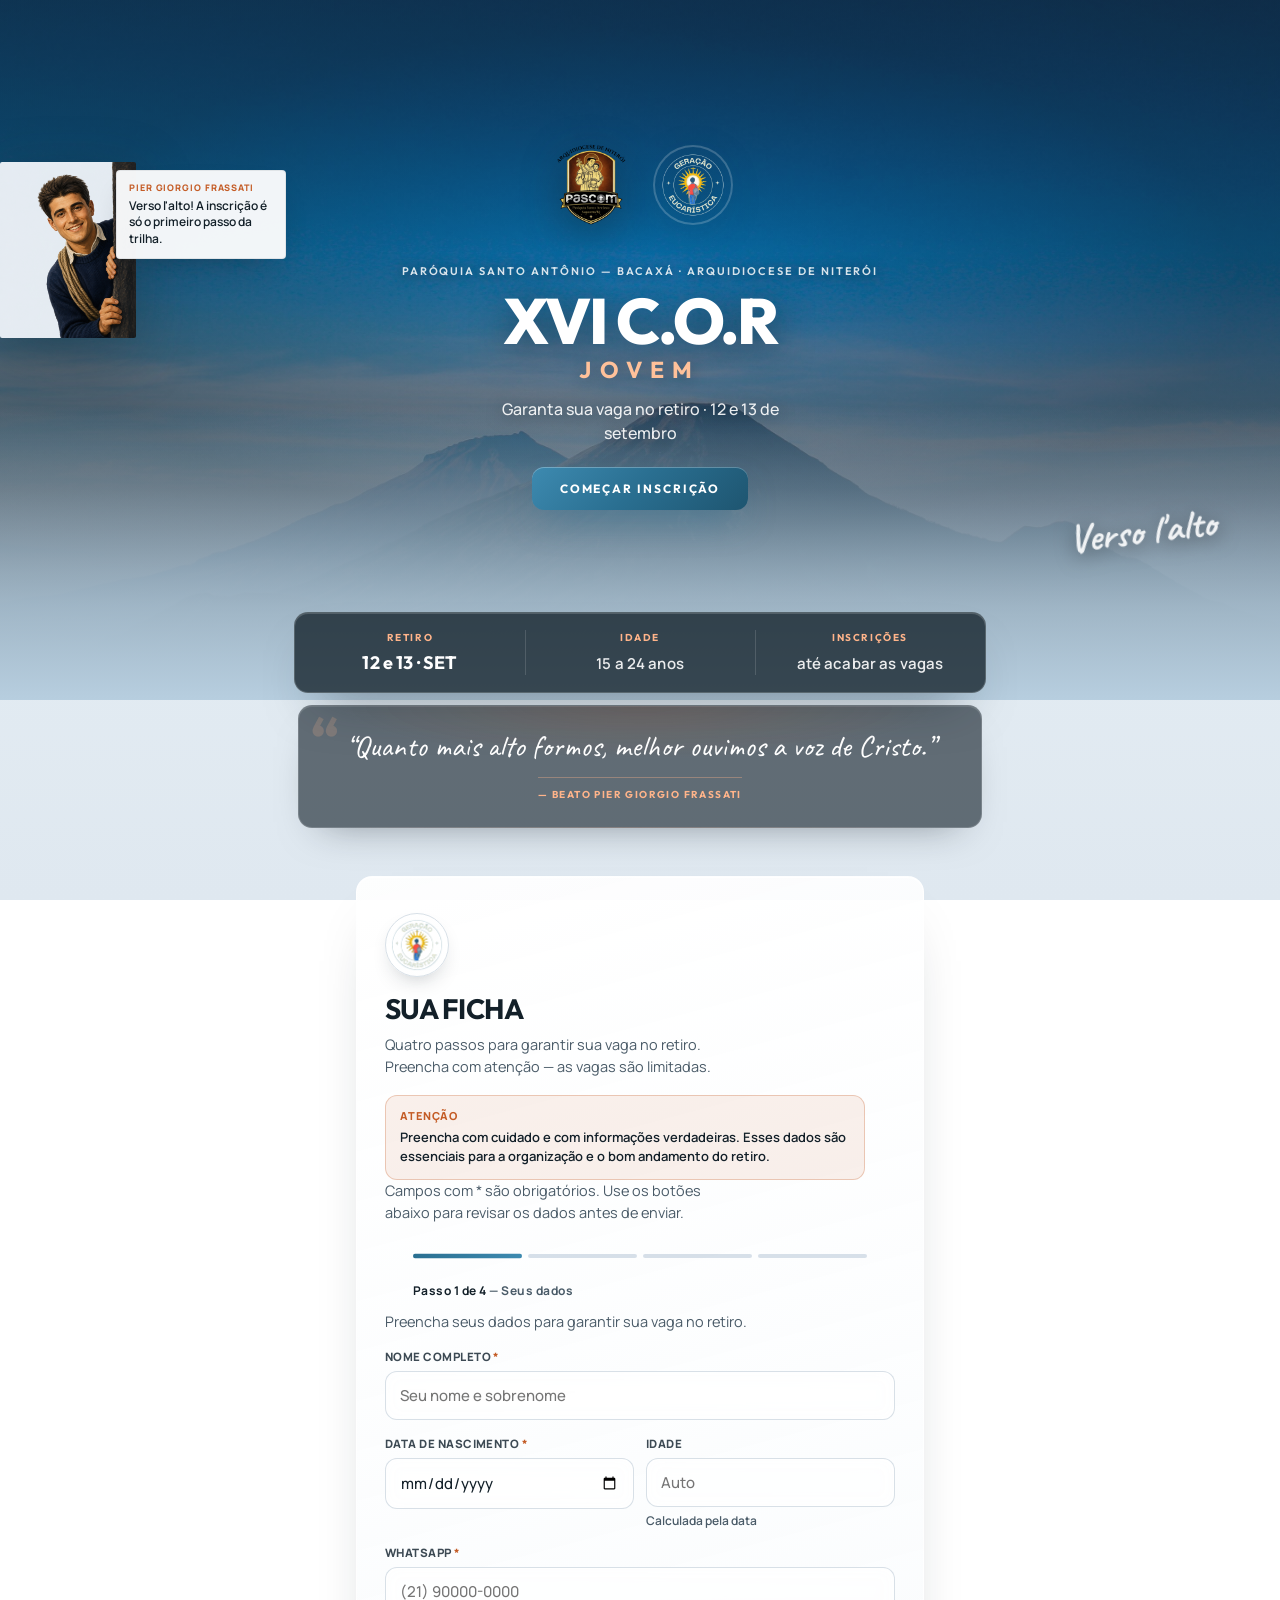
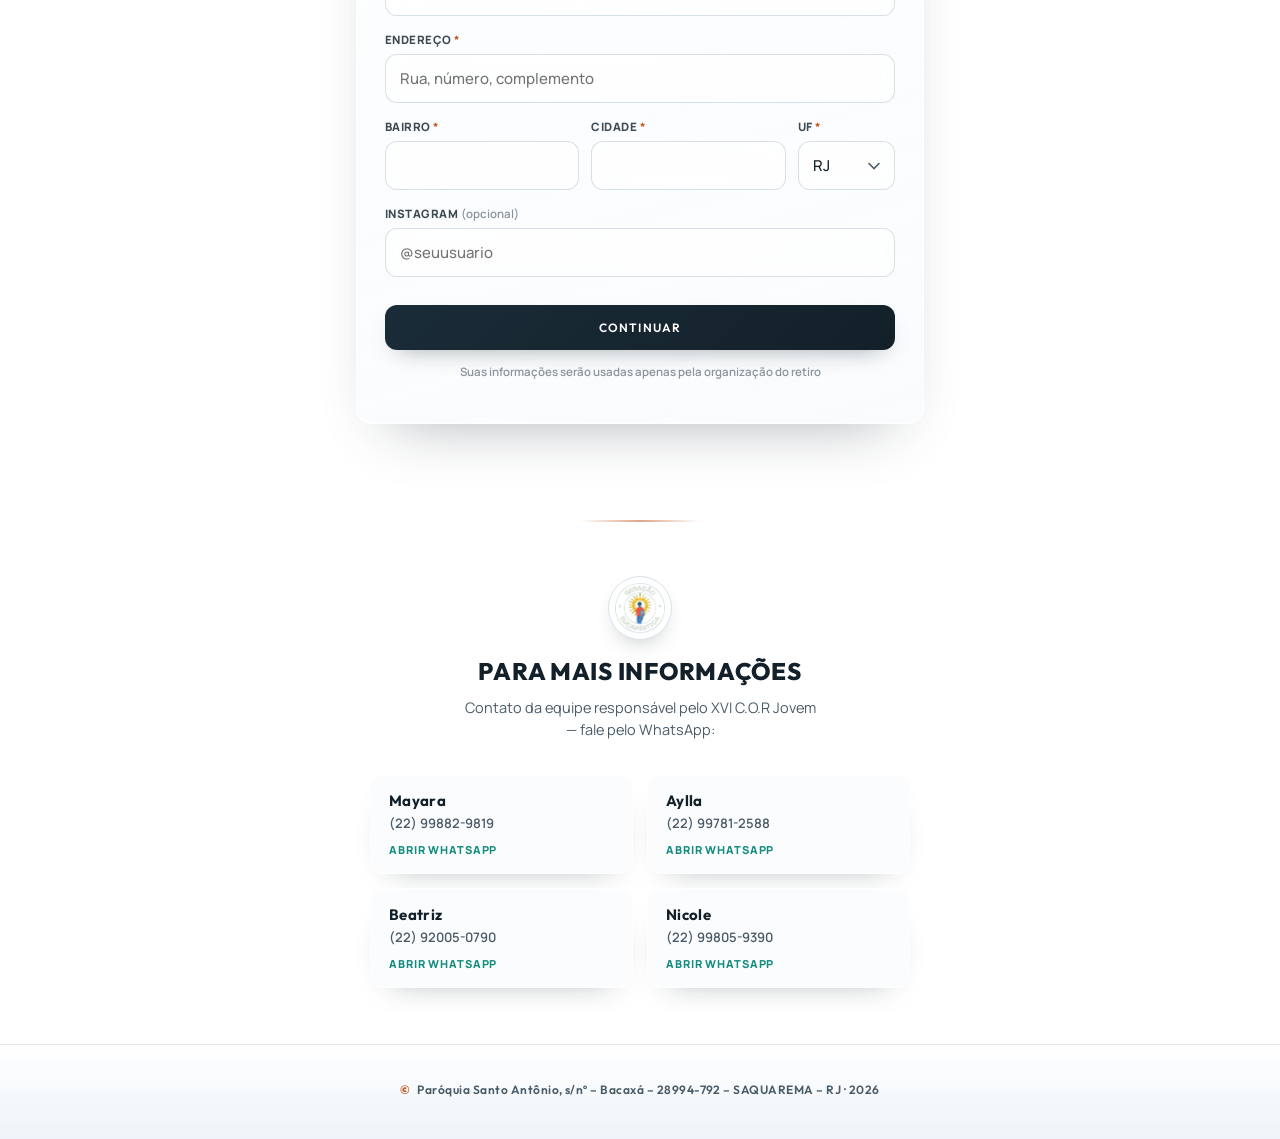
==== index.html @ 2f816898 "Update footer address text with full Parish address" ====
<!DOCTYPE html>
<html lang="pt-BR" prefix="og: https://ogp.me/ns#">
<head>
<meta charset="UTF-8">
<meta name="viewport" content="width=device-width, initial-scale=1.0">
<title>XVI C.O.R Jovem — Inscrição</title>
<meta name="description" content="Inscreva-se no XVI C.O.R Jovem — Paróquia Santo Antônio, Bacaxá. Retiro nos dias 12 e 13 de setembro. Verso l'alto!">
<meta name="theme-color" content="#2f6f8f">

<meta property="og:type" content="website">
<meta property="og:locale" content="pt_BR">
<meta property="og:site_name" content="XVI C.O.R Jovem">
<meta property="og:title" content="XVI C.O.R Jovem — Inscrição">
<meta property="og:description" content="Garanta sua vaga no retiro! Paróquia Santo Antônio — Bacaxá · 12 e 13 de setembro. Verso l'alto.">
<meta property="og:url" content="https://corjovem.geucaristica.com.br/">
<meta property="og:image" content="https://corjovem.geucaristica.com.br/image/og/whatsapp.jpg">
<meta property="og:image:secure_url" content="https://corjovem.geucaristica.com.br/image/og/whatsapp.jpg">
<meta property="og:image:type" content="image/jpeg">
<meta property="og:image:width" content="1200">
<meta property="og:image:height" content="630">
<meta property="og:image:alt" content="Montanha azul com a frase verso l'alto">

<meta name="twitter:card" content="summary_large_image">
<meta name="twitter:title" content="XVI C.O.R Jovem — Inscrição">
<meta name="twitter:description" content="Garanta sua vaga no retiro! Paróquia Santo Antônio — Bacaxá · 12 e 13 de setembro. Verso l'alto.">
<meta name="twitter:image" content="https://corjovem.geucaristica.com.br/image/og/whatsapp.jpg">

<link rel="preconnect" href="https://fonts.googleapis.com">
<link rel="preconnect" href="https://fonts.gstatic.com" crossorigin>
<link href="https://fonts.googleapis.com/css2?family=Caveat:wght@600;700&family=Manrope:wght@400;500;600;700;800&family=Outfit:wght@500;600;700;800&display=swap" rel="stylesheet">
<link rel="icon" href="image/logos/geracao-eucaristica.png" type="image/png">
<link rel="stylesheet" href="css/site.css?v=20260724-ghostfix">

</head>
<body>

<div class="saint-peeks" id="saintPeeks" aria-hidden="true">
  <div class="peek peek-left" data-i="0">
    <div class="peek-bubble"></div>
    <div class="peek-fig">
      <img src="image/peeks/frassati.png" alt="" width="300" height="400" decoding="async">
    </div>
  </div>
  <div class="peek peek-left" data-i="1">
    <div class="peek-bubble"></div>
    <div class="peek-fig">
      <img src="image/peeks/teresinha.png" alt="" width="300" height="400" decoding="async">
    </div>
  </div>
  <div class="peek peek-right" data-i="2">
    <div class="peek-bubble"></div>
    <div class="peek-fig">
      <img src="image/peeks/carlo.png" alt="" width="300" height="400" decoding="async">
    </div>
  </div>
  <div class="peek peek-right" data-i="3">
    <div class="peek-bubble"></div>
    <div class="peek-fig">
      <img src="image/peeks/jp2.png" alt="" width="300" height="400" decoding="async">
    </div>
  </div>
</div>

<header class="hero" aria-label="XVI C.O.R Jovem">
  <img class="hero-photo" src="image/hero/montanha-azul.jpg" alt="" width="1600" height="900" decoding="async" fetchpriority="high">
  <div class="hero-inner">
    <div class="hero-logos" aria-label="Parceiros">
      <img class="hero-logo hero-logo-pascom" src="image/logos/pascom.png" alt="Pascom — Paróquia Santo Antônio" width="120" height="160" decoding="async">
      <img class="hero-logo hero-logo-geracao" src="image/logos/geracao-eucaristica.png" alt="Geração Eucarística" width="120" height="120" decoding="async">
    </div>
    <p class="parish">Paróquia Santo Antônio — Bacaxá · Arquidiocese de Niterói</p>
    <h1 class="brand">XVI C.O.R<em>Jovem</em></h1>
    <p class="hero-lead">Garanta sua vaga no retiro · 12 e 13 de setembro</p>
    <a class="hero-cta" href="#inscricao">Começar inscrição</a>
    <div class="pay-cta-bar" id="pixCtaBar" hidden></div>
  </div>
  <span class="motto" aria-hidden="true">Verso l'alto</span>
</header>

<section class="showcase" aria-label="Sobre o retiro">
  <div class="trail" id="trailMeta">
    <div class="trail-card">
      <div>
        <span class="k">Retiro</span>
        <span class="v">12 e 13 · SET</span>
      </div>
      <div>
        <span class="k">Idade</span>
        <span class="v sm">15 a 24 anos</span>
      </div>
      <div>
        <span class="k">Inscrições</span>
        <span class="v sm" id="trailInsc">até acabar as vagas</span>
      </div>
    </div>
  </div>

  <div class="quote-band" id="quoteBand">
    <blockquote>
      <p>“Quanto mais alto formos, melhor ouvimos a voz de Cristo.”</p>
      <cite>— Beato Pier Giorgio Frassati</cite>
    </blockquote>
  </div>
</section>

<main class="climb" id="inscricao">
  <div class="board">
    <div class="board-head">
      <img class="board-mark" src="image/logos/geracao-eucaristica.png" alt="Geração Eucarística" width="64" height="64" decoding="async">
      <h2>Sua ficha</h2>
      <p>Quatro passos para garantir sua vaga no retiro. Preencha com atenção — as vagas são limitadas.</p>
      <aside class="form-notice" role="note">
        <strong>Atenção</strong>
        <p>Preencha com cuidado e com informações verdadeiras. Esses dados são essenciais para a organização e o bom andamento do retiro.</p>
      </aside>
      <p class="form-help">Campos com <span class="req">*</span> são obrigatórios. Use os botões abaixo para revisar os dados antes de enviar.</p>
    </div>

    <form id="regForm" novalidate>
      <div class="progress" id="progress" aria-hidden="true">
        <span class="current"></span><span></span><span></span><span></span>
      </div>
      <p class="step-label" id="stepLabel"><strong>Passo 1 de 4</strong> — Seus dados</p>

      <section class="step active" data-step="0" aria-labelledby="step1-title">
        <h2 class="sr-only" id="step1-title">Dados do jovem</h2>
        <p class="section-lead">Preencha seus dados para garantir sua vaga no retiro.</p>

        <div class="field">
          <label class="lbl" for="nome">Nome completo <span class="req">*</span></label>
          <input class="ctrl" type="text" id="nome" name="nome" autocomplete="name" required placeholder="Seu nome e sobrenome">
          <p class="field-error" data-for="nome">Informe seu nome completo.</p>
        </div>

        <div class="field">
          <div class="row2">
            <div>
              <label class="lbl" for="nascimento">Data de nascimento <span class="req">*</span></label>
              <input class="ctrl" type="date" id="nascimento" name="nascimento" required>
              <p class="field-error" data-for="nascimento">Informe a data de nascimento.</p>
            </div>
            <div>
              <label class="lbl" for="idade">Idade</label>
              <input class="ctrl" type="number" id="idade" name="idade" min="15" max="24" readonly tabindex="-1" placeholder="Auto">
              <p class="hint">Calculada pela data</p>
            </div>
          </div>
          <p class="field-error" data-for="idade">O retiro é para jovens de 15 a 24 anos.</p>
        </div>

        <div class="field">
          <label class="lbl" for="whatsapp">WhatsApp <span class="req">*</span></label>
          <input class="ctrl" type="tel" id="whatsapp" name="whatsapp" inputmode="numeric" autocomplete="tel" required placeholder="(21) 90000-0000">
          <p class="field-error" data-for="whatsapp">Informe um WhatsApp válido com DDD.</p>
        </div>

        <div class="field">
          <label class="lbl" for="endereco">Endereço <span class="req">*</span></label>
          <input class="ctrl" type="text" id="endereco" name="endereco" autocomplete="street-address" required placeholder="Rua, número, complemento">
          <p class="field-error" data-for="endereco">Informe o endereço.</p>
        </div>

        <div class="field">
          <div class="row3">
            <div>
              <label class="lbl" for="bairro">Bairro <span class="req">*</span></label>
              <input class="ctrl" type="text" id="bairro" required>
              <p class="field-error" data-for="bairro">Informe o bairro.</p>
            </div>
            <div>
              <label class="lbl" for="cidade">Cidade <span class="req">*</span></label>
              <input class="ctrl" type="text" id="cidade" required>
              <p class="field-error" data-for="cidade">Informe a cidade.</p>
            </div>
            <div>
              <label class="lbl" for="uf">UF <span class="req">*</span></label>
              <select class="ctrl" id="uf" required>
                <option value="">—</option>
                <option value="AC">AC</option><option value="AL">AL</option><option value="AP">AP</option>
                <option value="AM">AM</option><option value="BA">BA</option><option value="CE">CE</option>
                <option value="DF">DF</option><option value="ES">ES</option><option value="GO">GO</option>
                <option value="MA">MA</option><option value="MT">MT</option><option value="MS">MS</option>
                <option value="MG">MG</option><option value="PA">PA</option><option value="PB">PB</option>
                <option value="PR">PR</option><option value="PE">PE</option><option value="PI">PI</option>
                <option value="RJ" selected>RJ</option><option value="RN">RN</option><option value="RS">RS</option>
                <option value="RO">RO</option><option value="RR">RR</option><option value="SC">SC</option>
                <option value="SP">SP</option><option value="SE">SE</option><option value="TO">TO</option>
              </select>
            </div>
          </div>
        </div>

        <div class="field">
          <label class="lbl" for="rede1">Instagram <span class="opt">(opcional)</span></label>
          <input class="ctrl" type="text" id="rede1" placeholder="@seuusuario" autocomplete="off">
        </div>

        <div class="callout" id="minorBox">
          <p class="callout-title">Contato do responsável (menor de 18 anos)</p>
          <div class="field tight" style="margin-bottom:10px;">
            <label class="lbl" for="respTel">Telefone do responsável <span class="req">*</span></label>
            <input class="ctrl" type="tel" id="respTel" inputmode="numeric" placeholder="(21) 90000-0000">
            <p class="field-error" data-for="respTel">Informe o telefone do responsável.</p>
          </div>
        </div>
      </section>

      <section class="step" data-step="1" aria-labelledby="step2-title">
        <h2 class="sr-only" id="step2-title">Fé e vida na igreja</h2>
        <p class="section-lead">Conte um pouco sobre sua caminhada de fé.</p>

        <div class="field">
          <fieldset>
            <legend class="lbl">Pais católicos?</legend>
            <div class="choice-group" data-group="paisCatolicos">
              <label class="choice"><input type="radio" name="paisCatolicos" value="sim">Sim</label>
              <label class="choice"><input type="radio" name="paisCatolicos" value="nao">Não</label>
            </div>
          </fieldset>
        </div>
        <div class="field">
          <fieldset>
            <legend class="lbl">Você é católico?</legend>
            <div class="choice-group" data-group="ehCatolico">
              <label class="choice"><input type="radio" name="ehCatolico" value="sim">Sim</label>
              <label class="choice"><input type="radio" name="ehCatolico" value="nao">Não</label>
            </div>
          </fieldset>
        </div>
        <fieldset class="field">
          <legend class="lbl">Sacramentos já recebidos</legend>
          <div class="check-grid" id="sacramentos">
            <label class="chk"><input type="checkbox" value="Batismo">Batismo</label>
            <label class="chk"><input type="checkbox" value="Primeira Comunhão">1ª Comunhão</label>
            <label class="chk"><input type="checkbox" value="Confissão">Confissão</label>
            <label class="chk"><input type="checkbox" value="Crisma">Crisma</label>
            <label class="chk"><input type="checkbox" value="Matrimônio">Matrimônio</label>
            <label class="chk"><input type="checkbox" value="Ainda não sou católico">Ainda não sou católico</label>
          </div>
        </fieldset>
        <div class="field">
          <label class="lbl" for="movimento">Movimento ou pastoral <span class="opt">(opcional)</span></label>
          <input class="ctrl" type="text" id="movimento" name="movimento" placeholder="Qual e onde? Deixe em branco se não participa">
        </div>
        <div class="field">
          <fieldset>
            <legend class="lbl">Participa das missas dominicais?</legend>
            <div class="choice-group" data-group="missas">
              <label class="choice"><input type="radio" name="missas" value="sim">Sim</label>
              <label class="choice"><input type="radio" name="missas" value="nao">Não</label>
            </div>
          </fieldset>
          <div class="conditional" id="missasOndeBox">
            <input class="ctrl" type="text" id="missasOnde" name="missasOnde" placeholder="Em qual igreja ou paróquia?">
          </div>
        </div>
      </section>

      <section class="step" data-step="2" aria-labelledby="step3-title">
        <h2 class="sr-only" id="step3-title">Saúde</h2>
        <p class="section-lead">Essas informações ajudam a equipe a cuidar de você com segurança.</p>

        <div class="field">
          <fieldset>
            <legend class="lbl">Possui comorbidade ou problema de saúde?</legend>
            <div class="choice-group" data-group="comorbidade">
              <label class="choice"><input type="radio" name="comorbidade" value="sim">Sim</label>
              <label class="choice"><input type="radio" name="comorbidade" value="nao">Não</label>
            </div>
          </fieldset>
          <div class="conditional" id="comorbidadeQualBox">
            <input class="ctrl" type="text" id="comorbidadeQual" name="comorbidadeQual" placeholder="Qual?">
          </div>
        </div>
        <div class="field">
          <fieldset>
            <legend class="lbl">Usa medicamento com frequência?</legend>
            <div class="choice-group" data-group="medicamento">
              <label class="choice"><input type="radio" name="medicamento" value="sim">Sim</label>
              <label class="choice"><input type="radio" name="medicamento" value="nao">Não</label>
            </div>
          </fieldset>
          <div class="conditional" id="medicamentoQualBox">
            <input class="ctrl" type="text" id="medicamentoQual" name="medicamentoQual" placeholder="Qual medicamento?">
          </div>
        </div>
        <div class="field">
          <fieldset>
            <legend class="lbl">Alergia a medicamento ou alimentação?</legend>
            <div class="choice-group" data-group="alergia">
              <label class="choice"><input type="radio" name="alergia" value="sim">Sim</label>
              <label class="choice"><input type="radio" name="alergia" value="nao">Não</label>
            </div>
          </fieldset>
          <div class="conditional" id="alergiaQualBox">
            <input class="ctrl" type="text" id="alergiaQual" name="alergiaQual" placeholder="Qual alergia?">
          </div>
        </div>
        <div class="field">
          <label class="lbl">Em caso de urgência <span class="req">*</span></label>
          <div class="row2">
            <div>
              <input class="ctrl" type="text" id="urgenciaNome" name="urgenciaNome" required placeholder="Nome do contato">
              <p class="field-error" data-for="urgenciaNome">Informe o nome.</p>
            </div>
            <div>
              <select class="ctrl" id="urgenciaParentesco" name="urgenciaParentesco" required>
                <option value="">Parentesco</option>
                <option value="Pai">Pai</option>
                <option value="Mãe">Mãe</option>
                <option value="Avô/Avó">Avô/Avó</option>
                <option value="Irmão/Irmã">Irmão/Irmã</option>
                <option value="Tio/Tia">Tio/Tia</option>
                <option value="Cônjuge">Cônjuge</option>
                <option value="Responsável legal">Responsável legal</option>
                <option value="Outro">Outro</option>
              </select>
              <p class="field-error" data-for="urgenciaParentesco">Informe o parentesco.</p>
            </div>
          </div>
          <div style="margin-top:10px;">
            <input class="ctrl" type="tel" id="urgenciaTel" name="urgenciaTel" inputmode="numeric" required placeholder="(21) 90000-0000">
            <p class="field-error" data-for="urgenciaTel">Informe o telefone.</p>
          </div>
        </div>
      </section>

      <section class="step" data-step="3" aria-labelledby="step4-title">
        <h2 class="sr-only" id="step4-title">Sobre o retiro e confirmação</h2>
        <p class="section-lead">Último passo — expectativas e confirmação da inscrição.</p>

        <div class="field">
          <label class="lbl" for="comoSoube">Como soube do XVI C.O.R Jovem? <span class="opt">(opcional)</span></label>
          <input class="ctrl" type="text" id="comoSoube" name="comoSoube" placeholder="Indicação, redes, paróquia…">
        </div>
        <div class="field">
          <label class="lbl" for="expectativa">Sua expectativa para o retiro <span class="opt">(opcional)</span></label>
          <textarea class="ctrl" id="expectativa" name="expectativa" placeholder="O que você espera viver nesses dias?"></textarea>
        </div>
        <div class="field">
          <fieldset>
            <legend class="lbl">Quer adquirir a camisa do retiro?</legend>
            <p class="hint" style="margin-bottom:8px;">O valor será informado em breve pela equipe.</p>
            <div class="choice-group" data-group="camisa">
              <label class="choice"><input type="radio" name="camisa" value="sim">Sim</label>
              <label class="choice"><input type="radio" name="camisa" value="nao">Não</label>
            </div>
          </fieldset>
          <div class="conditional" id="camisaTamanhoBox">
            <label class="lbl" for="tamanho">Tamanho</label>
            <select class="ctrl" id="tamanho" name="tamanho">
              <option value="">Selecione</option>
              <option>PP</option><option>P</option><option>M</option>
              <option>G</option><option>GG</option><option>XG</option><option>XXG</option>
            </select>
            <p class="field-error" data-for="tamanho">Informe o tamanho da camisa.</p>
          </div>
        </div>
        <div class="review-panel" id="reviewPanel" aria-live="polite">
          <h3 class="review-title">Revisão rápida</h3>
          <div class="review-list" id="reviewList"></div>
        </div>
        <div class="field">
          <div class="consent">
            <p>Declaro que as informações preenchidas nesta ficha são verdadeiras e autorizo minha participação no XVI C.O.R Jovem, nos dias 12 e 13 de setembro. Entendo que dados corretos são importantes para o bom andamento do retiro.</p>
            <label class="consent-check">
              <input type="checkbox" id="consentCheck" required>
              <span>Li e confirmo as informações acima</span>
            </label>
            <p class="field-error" data-for="consentCheck">Confirme as informações para continuar.</p>
          </div>
        </div>
        <div class="callout" id="respConsentBox">
          <p class="callout-title">Autorização do responsável</p>
          <div class="field tight">
            <label class="lbl" for="respNome">Nome do responsável <span class="req">*</span></label>
            <input class="ctrl" type="text" id="respNome" name="respNome" placeholder="Nome completo do responsável" autocomplete="name">
            <p class="field-error" data-for="respNome">Informe o nome do responsável.</p>
          </div>
          <div class="field tight">
            <label class="lbl" for="respCpf">CPF do responsável <span class="req">*</span></label>
            <input class="ctrl" type="text" id="respCpf" name="respCpf" inputmode="numeric" placeholder="000.000.000-00" maxlength="14" pattern="\d{3}\.\d{3}\.\d{3}-\d{2}" title="Digite no formato 000.000.000-00">
            <p class="field-error" data-for="respCpf">Informe o CPF do responsável.</p>
          </div>
          <label class="consent-check" style="margin:12px 0 10px;">
            <input type="checkbox" id="respConsentCheck" name="respConsentCheck">
            <span>Na condição de responsável, declaro que li todas as informações desta ficha, que são verídicas, e autorizo o(a) jovem acima descrito a participar do XVI C.O.R Jovem, nos dias 12 e 13 de setembro.</span>
          </label>
          <p class="field-error" data-for="respConsentCheck">O responsável precisa autorizar a participação.</p>
        </div>
      </section>

      <div class="nav">
        <button type="button" class="btn btn-ghost" id="prevBtn" hidden>Voltar</button>
        <button type="button" class="btn btn-primary" id="nextBtn">Continuar</button>
        <button type="submit" class="btn btn-primary" id="submitBtn" hidden>Confirmar inscrição</button>
      </div>
      <p class="privacy">Suas informações serão usadas apenas pela organização do retiro</p>
      <p class="banner-err" id="errorMsg" role="alert" aria-live="assertive" aria-atomic="true"></p>
    </form>

    <div class="success" id="successPanel">
      <img class="board-mark" src="image/logos/geracao-eucaristica.png" alt="" width="64" height="64" decoding="async">
      <div class="badge" aria-hidden="true">✓</div>
      <h2>Inscrição enviada!</h2>
      <p>Que alegria, <span class="name" id="successName"></span>!</p>
      <p>Sua inscrição no XVI C.O.R Jovem está confirmada. Fique de olho no WhatsApp — a organização envia o próximo passo em breve.</p>
      <p class="privacy" style="margin-top:18px" id="successId"></p>
    </div>

    <div class="closed" id="closedPanel" role="status">
      <div class="badge" aria-hidden="true">70</div>
      <h2>Inscrições encerradas</h2>
      <p>As <strong>70 vagas</strong> do XVI C.O.R Jovem já foram preenchidas.</p>
      <p>Obrigado pelo interesse! Se surgir alguma vaga, a organização avisará pelos canais da paróquia.</p>
      <p class="spots">Limite atingido · Verso l'alto</p>
    </div>
  </div>
</main>

<section id="contatoEquipe"></section>

<footer class="site-footer">
  <p><span class="footer-mark" aria-hidden="true">©</span> Paróquia Santo Antônio, s/nº – Bacaxá – 28994-792 – SAQUAREMA – RJ · 2026</p>
</footer>

<script src="js/config.js"></script>
<script src="js/site-common.js"></script>
<script>
(function(){
  const DRAFT_KEY = 'cor-jovem-draft-v1';
  const STEPS = [
    { label: 'Seus dados' },
    { label: 'Fé e igreja' },
    { label: 'Saúde' },
    { label: 'Confirmação' }
  ];

  const form = document.getElementById('regForm');
  if (window.COR_SITE) window.COR_SITE.mountSpamGuard(form);
  const steps = [...form.querySelectorAll('.step')];
  const progress = document.getElementById('progress');
  const stepLabel = document.getElementById('stepLabel');
  const prevBtn = document.getElementById('prevBtn');
  const nextBtn = document.getElementById('nextBtn');
  const submitBtn = document.getElementById('submitBtn');
  const errorMsg = document.getElementById('errorMsg');
  const reviewPanel = document.getElementById('reviewPanel');
  const reviewList = document.getElementById('reviewList');
  const idade = document.getElementById('idade');
  const nascimento = document.getElementById('nascimento');
  const minorBox = document.getElementById('minorBox');
  const respConsentBox = document.getElementById('respConsentBox');

  let current = 0;

  const FIELD_IDS = [
    'nome','nascimento','whatsapp','endereco','bairro','cidade','uf',
    'rede1','respNome','respTel','respCpf',
    'movimento','missasOnde','comorbidadeQual','medicamentoQual','alergiaQual',
    'urgenciaNome','urgenciaParentesco','urgenciaTel','comoSoube','expectativa','tamanho'
  ];
  const RADIO_NAMES = [
    'paisCatolicos','ehCatolico','missas','comorbidade','medicamento','alergia','camisa'
  ];

  function showError(msg){
    errorMsg.textContent = msg;
    errorMsg.classList.add('show');
  }
  function clearBanner(){ errorMsg.classList.remove('show'); }

  function setFieldError(id, on){
    const el = document.getElementById(id);
    const err = form.querySelector('.field-error[data-for="'+id+'"]');
    if(el) el.classList.toggle('is-invalid', !!on);
    if(err) err.classList.toggle('show', !!on);
  }

  function clearFieldErrors(scope){
    (scope || form).querySelectorAll('.is-invalid').forEach(el => el.classList.remove('is-invalid'));
    (scope || form).querySelectorAll('.field-error.show').forEach(el => el.classList.remove('show'));
  }

  function maskPhone(v){ return window.COR_SITE.maskPhone(v); }
  function maskCpf(v){ return window.COR_SITE.maskCpf(v); }
  function phoneOk(v){
    const d = v.replace(/\D/g,'');
    return d.length >= 10 && d.length <= 11;
  }

  function escapeHtml(value){
    return String(value || '').replace(/&/g,'&amp;').replace(/</g,'&lt;').replace(/>/g,'&gt;').replace(/"/g,'&quot;');
  }

  function getReviewValue(value, fallback){
    return value ? value : fallback || 'Não informado';
  }

  function getCheckedValue(name){
    const radio = form.querySelector('input[name="'+name+'"]:checked');
    return radio ? (radio.value === 'sim' ? 'Sim' : 'Não') : 'Não informado';
  }

  function renderReview(){
    if(!reviewPanel || !reviewList) return;
    const values = {
      Nome: document.getElementById('nome').value.trim(),
      WhatsApp: document.getElementById('whatsapp').value.trim(),
      Cidade: document.getElementById('cidade').value.trim(),
      UF: document.getElementById('uf').value,
      'Menor de idade': isMinor() ? 'Sim' : 'Não',
      'Telefone do responsável': document.getElementById('respTel').value.trim(),
      'Pais católicos': getCheckedValue('paisCatolicos'),
      'É católico': getCheckedValue('ehCatolico'),
      'Missas dominicais': getCheckedValue('missas'),
      'Comorbidade': getCheckedValue('comorbidade'),
      'Medicamento': getCheckedValue('medicamento'),
      'Alergia': getCheckedValue('alergia'),
      'Contato de urgência': document.getElementById('urgenciaNome').value.trim(),
      'Parentesco': document.getElementById('urgenciaParentesco').value,
      'Tamanho da camisa': document.getElementById('tamanho').value,
      'Quer camisa': getCheckedValue('camisa')
    };
    const sacramentos = [...document.querySelectorAll('#sacramentos input:checked')].map(el => el.value).join(', ');
    const list = [];
    list.push({label:'Nome', value: getReviewValue(values.Nome)});
    list.push({label:'WhatsApp', value: getReviewValue(values.WhatsApp)});
    list.push({label:'Cidade / UF', value: getReviewValue(values.Cidade ? values.Cidade + ' / ' + values.UF : '')});
    if(isMinor()){
      list.push({label:'Telefone do responsável', value: getReviewValue(values['Telefone do responsável'])});
    }
    list.push({label:'Pais católicos', value: values['Pais católicos']});
    list.push({label:'É católico', value: values['É católico']});
    list.push({label:'Missas dominicais', value: values['Missas dominicais']});
    list.push({label:'Comorbidade', value: values['Comorbidade']});
    list.push({label:'Medicamento', value: values['Medicamento']});
    list.push({label:'Alergia', value: values['Alergia']});
    list.push({label:'Contato de urgência', value: getReviewValue(values['Contato de urgência'])});
    list.push({label:'Parentesco', value: getReviewValue(values['Parentesco'])});
    list.push({label:'Quer camisa', value: values['Quer camisa']});
    if(values['Quer camisa'] === 'Sim'){
      list.push({label:'Tamanho da camisa', value: getReviewValue(values['Tamanho da camisa'])});
    }
    list.push({label:'Como soube', value: getReviewValue(document.getElementById('comoSoube').value.trim())});
    reviewList.innerHTML = list.map(item =>
      '<div class="review-item"><strong>'+escapeHtml(item.label)+'</strong><span>'+escapeHtml(item.value)+'</span></div>'
    ).join('');
  }

  function focusFirstInvalid(scope){
    const root = scope || form;
    const invalid = root.querySelector('.is-invalid, .field-error.show');
    if(!invalid) return;
    const target = invalid.closest('.field')?.querySelector('input,select,textarea') || invalid.querySelector('input,select,textarea');
    if(target) target.focus();
  }

  ['whatsapp','respTel','urgenciaTel'].forEach(id=>{
    const el = document.getElementById(id);
    el.addEventListener('input', ()=>{ el.value = maskPhone(el.value); saveDraft(); });
  });
  document.getElementById('respCpf').addEventListener('input', e=>{
    e.target.value = maskCpf(e.target.value);
    saveDraft();
  });

  document.querySelectorAll('.choice-group').forEach(group=>{
    group.querySelectorAll('input[type=radio]').forEach(inp=>{
      inp.addEventListener('change', ()=>{
        group.querySelectorAll('.choice').forEach(c=>c.classList.remove('active'));
        inp.closest('.choice').classList.add('active');
        toggleConditionals();
        saveDraft();
      });
    });
  });
  document.querySelectorAll('.chk input').forEach(inp=>{
    inp.addEventListener('change', ()=>{
      inp.closest('.chk').classList.toggle('active', inp.checked);
      saveDraft();
    });
  });

  FIELD_IDS.forEach(id=>{
    const el = document.getElementById(id);
    if(!el) return;
    el.addEventListener('change', saveDraft);
    if(el.tagName !== 'SELECT') el.addEventListener('input', ()=>{
      if(['whatsapp','respTel','urgenciaTel','respCpf'].includes(id)) return;
      saveDraft();
    });
  });

  function toggleConditionals(){
    [
      ['missas','missasOndeBox','sim'],
      ['comorbidade','comorbidadeQualBox','sim'],
      ['medicamento','medicamentoQualBox','sim'],
      ['alergia','alergiaQualBox','sim'],
      ['camisa','camisaTamanhoBox','sim']
    ].forEach(([name, boxId, val])=>{
      const checked = document.querySelector('input[name="'+name+'"]:checked');
      document.getElementById(boxId).classList.toggle('show', !!(checked && checked.value === val));
    });
  }

  function isMinor(){
    const v = parseInt(idade.value, 10);
    return !!(v && v < 18);
  }
  function updateMinorState(){
    const minor = isMinor();
    minorBox.classList.toggle('show', minor);
    respConsentBox.classList.toggle('show', minor);
  }
  function calcAge(dateStr){ return window.COR_SITE.calcAge(dateStr); }

  nascimento.addEventListener('change', ()=>{
    const age = calcAge(nascimento.value);
    if(age != null && age > 0 && age < 100){
      idade.value = age;
      updateMinorState();
      setFieldError('idade', age < 15 || age > 24);
    }
    saveDraft();
  });
  nascimento.addEventListener('input', ()=>{
    if(nascimento.value) nascimento.dispatchEvent(new Event('change'));
  });

  function saveDraft(){
    try{
      const draft = { step: current, fields: {}, radios: {}, checks: [] };
      FIELD_IDS.forEach(id=>{
        const el = document.getElementById(id);
        if(el) draft.fields[id] = el.value;
      });
      RADIO_NAMES.forEach(name=>{
        const el = document.querySelector('input[name="'+name+'"]:checked');
        if(el) draft.radios[name] = el.value;
      });
      draft.checks = [...document.querySelectorAll('#sacramentos input:checked')].map(i=>i.value);
      draft.consent = document.getElementById('consentCheck').checked;
      draft.respConsent = document.getElementById('respConsentCheck').checked;
      localStorage.setItem(DRAFT_KEY, JSON.stringify(draft));
      renderReview();
    }catch(_){}
  }

  function restoreDraft(){
    try{
      const raw = localStorage.getItem(DRAFT_KEY);
      if(!raw) return;
      const draft = JSON.parse(raw);
      Object.entries(draft.fields || {}).forEach(([id, val])=>{
        const el = document.getElementById(id);
        if(el && val != null) el.value = val;
      });
      Object.entries(draft.radios || {}).forEach(([name, val])=>{
        const inp = document.querySelector('input[name="'+name+'"][value="'+val+'"]');
        if(inp){
          inp.checked = true;
          inp.closest('.choice')?.classList.add('active');
        }
      });
      (draft.checks || []).forEach(val=>{
        const inp = document.querySelector('#sacramentos input[value="'+val+'"]');
        if(inp){ inp.checked = true; inp.closest('.chk')?.classList.add('active'); }
      });
      if(draft.consent) document.getElementById('consentCheck').checked = true;
      if(draft.respConsent) document.getElementById('respConsentCheck').checked = true;
      if(nascimento.value){
        const age = calcAge(nascimento.value);
        if(age != null){ idade.value = age; updateMinorState(); }
      }
      toggleConditionals();
      if(typeof draft.step === 'number') current = draft.step;      renderReview();    }catch(_){}
  }

  function clearDraft(){
    try{ localStorage.removeItem(DRAFT_KEY); }catch(_){}
  }

  function goTo(n){
    current = Math.max(0, Math.min(STEPS.length - 1, n));
    steps.forEach((s,i)=> s.classList.toggle('active', i === current));
    [...progress.children].forEach((bar,i)=>{
      bar.classList.toggle('done', i < current);
      bar.classList.toggle('current', i === current);
    });
    stepLabel.innerHTML = '<strong>Passo '+(current+1)+' de '+STEPS.length+'</strong> — '+STEPS[current].label;
    prevBtn.hidden = current === 0;
    nextBtn.hidden = current === STEPS.length - 1;
    submitBtn.hidden = current !== STEPS.length - 1;
    renderReview();
    clearBanner();
    saveDraft();
  }

  function validateStep(n){
    clearFieldErrors(steps[n]);
    clearBanner();
    let ok = true;

    if(n === 0){
      const nome = document.getElementById('nome').value.trim();
      const nasc = nascimento.value;
      const age = calcAge(nasc);
      const whatsapp = document.getElementById('whatsapp').value.trim();
      const endereco = document.getElementById('endereco').value.trim();
      const bairro = document.getElementById('bairro').value.trim();
      const cidade = document.getElementById('cidade').value.trim();
      const uf = document.getElementById('uf').value;

      if(!nome){ setFieldError('nome', true); ok = false; }
      if(!nasc){ setFieldError('nascimento', true); ok = false; }
      if(age != null){
        idade.value = age;
        updateMinorState();
        if(age < 15 || age > 24){ setFieldError('idade', true); ok = false; }
      }
      if(!phoneOk(whatsapp)){ setFieldError('whatsapp', true); ok = false; }
      if(!endereco){ setFieldError('endereco', true); ok = false; }
      if(!bairro){ setFieldError('bairro', true); ok = false; }
      if(!cidade){ setFieldError('cidade', true); ok = false; }
      if(!uf){ ok = false; showError('Selecione a UF.'); }

      if(isMinor()){
        const rt = document.getElementById('respTel').value.trim();
        if(!phoneOk(rt)){ setFieldError('respTel', true); ok = false; }
      }
    }

    if(n === 2){
      const un = document.getElementById('urgenciaNome').value.trim();
      const up = document.getElementById('urgenciaParentesco').value;
      const ut = document.getElementById('urgenciaTel').value.trim();
      if(!un){ setFieldError('urgenciaNome', true); ok = false; }
      if(!up){ setFieldError('urgenciaParentesco', true); ok = false; }
      if(!phoneOk(ut)){ setFieldError('urgenciaTel', true); ok = false; }
    }

    if(n === 3){
      if(!document.getElementById('consentCheck').checked){
        setFieldError('consentCheck', true); ok = false;
      }
      if(isMinor()){
        const rn = document.getElementById('respNome').value.trim();
        const cpf = document.getElementById('respCpf').value.replace(/\D/g,'');
        if(!rn){ setFieldError('respNome', true); ok = false; }
        if(cpf.length !== 11){ setFieldError('respCpf', true); ok = false; }
        if(!document.getElementById('respConsentCheck').checked){
          setFieldError('respConsentCheck', true); ok = false;
        }
      }
      const camisa = document.querySelector('input[name="camisa"]:checked');
      if(camisa && camisa.value === 'sim' && !document.getElementById('tamanho').value){
        showError('Selecione o tamanho da camisa.');
        ok = false;
      }
    }

    if(!ok){
      focusFirstInvalid(steps[n]);
      if(!errorMsg.classList.contains('show')){
        showError('Confira os campos destacados neste passo.');
      }
    }
    return ok;
  }

  prevBtn.addEventListener('click', ()=> goTo(current - 1));
  nextBtn.addEventListener('click', ()=>{
    if(validateStep(current)) goTo(current + 1);
  });

  form.addEventListener('submit', async (e)=>{
    e.preventDefault();
    if (window.COR_SITE && window.COR_SITE.isSpamSubmission(form)) {
      /* bot: simula sucesso sem gravar */
      form.style.display = 'none';
      document.getElementById('successPanel').classList.add('show');
      return;
    }
    if(!validateStep(3)) return;
    if(!window.COR_API){
      showError('Configuração não carregou. Abra a pasta completa do projeto.');
      return;
    }

    const nome = document.getElementById('nome').value.trim();
    const idadeVal = parseInt(idade.value, 10);
    const minor = isMinor();
    const whatsapp = document.getElementById('whatsapp').value.trim();
    const rg = name => {
      const el = document.querySelector('input[name="'+name+'"]:checked');
      return el ? el.value : null;
    };

    const row = {
      nome,
      nascimento: nascimento.value,
      idade: idadeVal,
      whatsapp,
      endereco: document.getElementById('endereco').value.trim(),
      bairro: document.getElementById('bairro').value.trim(),
      cidade: document.getElementById('cidade').value.trim(),
      uf: document.getElementById('uf').value,
      rede_usuario: document.getElementById('rede1').value.trim() || null,
      rede_nome: document.getElementById('rede1').value.trim() ? 'Instagram' : null,
      menor_idade: minor,
      responsavel_nome: minor ? document.getElementById('respNome').value.trim() : null,
      responsavel_telefone: minor ? document.getElementById('respTel').value.trim() : null,
      responsavel_cpf: minor ? document.getElementById('respCpf').value.trim() : null,
      pais_catolicos: rg('paisCatolicos'),
      eh_catolico: rg('ehCatolico'),
      sacramentos: [...document.querySelectorAll('#sacramentos input:checked')].map(i=>i.value),
      movimento_pastoral: document.getElementById('movimento').value.trim() || null,
      missas_dominicais: rg('missas'),
      missas_onde: document.getElementById('missasOnde').value.trim() || null,
      comorbidade: rg('comorbidade'),
      comorbidade_qual: document.getElementById('comorbidadeQual').value.trim() || null,
      medicamento: rg('medicamento'),
      medicamento_qual: document.getElementById('medicamentoQual').value.trim() || null,
      alergia: rg('alergia'),
      alergia_qual: document.getElementById('alergiaQual').value.trim() || null,
      urgencia_nome: document.getElementById('urgenciaNome').value.trim(),
      urgencia_parentesco: document.getElementById('urgenciaParentesco').value || null,
      urgencia_telefone: document.getElementById('urgenciaTel').value.trim(),
      como_soube: document.getElementById('comoSoube').value.trim() || null,
      expectativa: document.getElementById('expectativa').value.trim() || null,
      camisa: rg('camisa'),
      tamanho_camisa: document.getElementById('tamanho').value || null,
      status: 'nova'
    };

    submitBtn.disabled = true;
    submitBtn.textContent = 'Enviando…';

    try{
      const max = (window.COR_CONFIG && window.COR_CONFIG.maxInscricoes) || 70;
      const count = await window.COR_API.countActive();
      if(count >= max){
        showClosed();
        return;
      }

      const dupes = await window.COR_API.findByWhatsapp(whatsapp);
      if(dupes.length){
        showError('Já existe uma inscrição ativa com este WhatsApp. Se precisar corrigir, fale com a organização.');
        submitBtn.disabled = false;
        submitBtn.textContent = 'Confirmar inscrição';
        return;
      }

      const saved = await window.COR_API.insert(row);
      const id = Array.isArray(saved) && saved[0] ? saved[0].id : null;
      clearDraft();
      document.getElementById('successName').textContent = nome.split(' ')[0];
      if(id){
        document.getElementById('successId').textContent = 'Protocolo: ' + String(id).slice(0, 8).toUpperCase();
      }
      form.style.display = 'none';
      document.querySelector('.board-head').style.display = 'none';
      const tm = document.getElementById('trailMeta');
      const qb = document.getElementById('quoteBand');
      if(tm) tm.style.display = 'none';
      if(qb) qb.style.display = 'none';
      document.getElementById('successPanel').classList.add('show');
    }catch(err){
      console.error(err);
      if(err && (err.code === 'VAGAS_ESGOTADAS' || /VAGAS_ESGOTADAS/i.test(String(err.message||'')))){
        showClosed();
        return;
      }
      if(err && (err.code === 'RATE_LIMITED' || /RATE_LIMITED/i.test(String(err.message||'')))){
        showError('Muitas tentativas com este número. Aguarde alguns minutos e tente de novo.');
        submitBtn.disabled = false;
        submitBtn.textContent = 'Confirmar inscrição';
        return;
      }
      showError('Não deu pra enviar agora. Verifique sua conexão e tente de novo.');
      submitBtn.disabled = false;
      submitBtn.textContent = 'Confirmar inscrição';
    }
  });

  function showClosed(){
    form.style.display = 'none';
    const head = document.querySelector('.board-head');
    if(head) head.style.display = 'none';
    document.getElementById('successPanel').classList.remove('show');
    document.getElementById('closedPanel').classList.add('show');
    const trail = document.getElementById('trailInsc');
    if(trail) trail.textContent = 'encerradas';
    const qb = document.getElementById('quoteBand');
    if(qb){
      const p = qb.querySelector('blockquote p');
      if(p) p.textContent = 'As vagas se esgotaram — mas a trilha continua no coração de cada um.';
    }
  }

  async function checkCapacity(){
    if(!window.COR_API || !window.COR_CONFIG) return;
    try{
      const max = window.COR_CONFIG.maxInscricoes || 70;
      const count = await window.COR_API.countActive();
      const trail = document.getElementById('trailInsc');
      if(count >= max){
        showClosed();
      }else if(trail){
        const left = max - count;
        trail.textContent = left <= 10 ? left + ' vagas' : 'até acabar as vagas';
      }
    }catch(err){
      console.error(err);
    }
  }

  restoreDraft();
  goTo(current);
  checkCapacity();

  async function mountPixCta(){
    await window.COR_SITE.loadPixCta('#pixCtaBar', function(pub){
      const links = [];
      if(pub && pub.liberado === true){
        links.push('<a class="pay-cta" href="pagamento-camisa.html">Pagar camisa (PIX)</a>');
      }
      return links;
    });
    try{
      const pub = await window.COR_API.getPixPublico();
      const closed = document.getElementById('closedPanel');
      const note = closed && closed.querySelector('.board-pay-note');
      if(pub && pub.liberado === true){
        if(closed && !note){
          const el = document.createElement('p');
          el.className = 'board-pay-note';
          el.innerHTML = 'Pediu camisa? <a href="pagamento-camisa.html">Consulte seu protocolo e pague via PIX</a>.';
          closed.appendChild(el);
        }
      } else if(note){
        note.remove();
      }
    }catch(_){ }
  }
  mountPixCta();

  window.COR_SITE.renderContato('#contatoEquipe');
  window.COR_SITE.initSaintPeeks('saintPeeks', [
    { who:'Pier Giorgio Frassati', text:'Verso l\'alto! A inscrição é só o primeiro passo da trilha.' },
    { who:'Sta. Teresinha', text:'Pequenas coisas, grande amor — começa pelo seu nome completo.' },
    { who:'Carlo Acutis', text:'A Eucaristia é a minha autoestrada para o céu. Dá o próximo passo com fé.' },
    { who:'João Paulo II', text:'Não tenham medo! O C.O.R Jovem te espera no alto.' }
  ]);
})();
</script>
</body>
</html>
---- css/site.css ----
:root{
  --ink:#132029;
  --slate:#4a5b68;
  --mist:#d0dbe5;
  --paper:#f7fafc;
  --paper2:#e8f0f6;
  --copper:#c45c26;
  --copper-deep:#9a3f14;
  --copper-soft:rgba(196,92,38,.14);
  --ice:#2a6f91;
  --sky:#b9d0e0;
  --snow:#fff;
  --ok:#2a8f52;
  --err:#9c4a3a;
  --err-bg:#f7ebe8;
  --ease:cubic-bezier(.22,.72,.2,1);
  --radius:12px;
  --shadow-board:0 28px 60px -36px rgba(19,32,41,.42), 0 1px 0 rgba(255,255,255,.75) inset;
}

*{box-sizing:border-box}
html{scroll-behavior:smooth}
html,body{margin:0;padding:0}
body{
  font-family:'Manrope',sans-serif;
  color:var(--ink);
  min-height:100vh;
  background:
    radial-gradient(ellipse 90% 45% at 85% 0%, rgba(196,92,38,.1) 0%, transparent 48%),
    radial-gradient(ellipse 100% 55% at 12% -5%, #cfe0ed 0%, transparent 52%),
    linear-gradient(180deg, #b7cedf 0%, var(--paper2) 32%, #e2ebf2 72%, #dfe8f0 100%);
  background-attachment:fixed;
  overflow-x:hidden;
}

html{
  scrollbar-width:thin;
  scrollbar-color:var(--ice) var(--paper2);
}
*{
  scrollbar-width:thin;
  scrollbar-color:var(--ice) var(--mist);
}
*::-webkit-scrollbar{
  width:10px;
  height:10px;
}
*::-webkit-scrollbar-track{
  background:var(--paper2);
  border-radius:999px;
}
*::-webkit-scrollbar-thumb{
  background:linear-gradient(180deg, #3d8ab0, var(--ice));
  border-radius:999px;
  border:2px solid var(--paper2);
}
*::-webkit-scrollbar-thumb:hover{
  background:linear-gradient(180deg, #4a9bc2, #1e5570);
}
*::-webkit-scrollbar-corner{ background:transparent; }


.hero{
  position:relative;
  min-height:min(78vh, 700px);
  display:grid;
  place-items:center;
  overflow:hidden;
  background:#b7cedf;
  isolation:isolate;
}
.hero-photo{
  position:absolute; inset:0;
  width:100%; height:100%;
  object-fit:cover;
  object-position:center 58%;
  z-index:0;
  animation:drift 36s ease-in-out alternate infinite;
  -webkit-mask-image:linear-gradient(180deg, #000 42%, rgba(0,0,0,.55) 68%, transparent 100%);
  mask-image:linear-gradient(180deg, #000 42%, rgba(0,0,0,.55) 68%, transparent 100%);
}
@keyframes drift{
  from{transform:scale(1.05) translateY(0)}
  to{transform:scale(1.12) translateY(-2.5%)}
}
.hero::before{
  content:"";
  position:absolute; inset:0; z-index:1;
  background:
    radial-gradient(ellipse 65% 50% at 50% 40%, rgba(19,32,41,.12) 0%, rgba(19,32,41,.48) 72%),
    linear-gradient(180deg, rgba(19,32,41,.5) 0%, rgba(19,32,41,.2) 36%, rgba(19,32,41,.28) 58%, rgba(183,206,223,.35) 82%, #b7cedf 100%);
  pointer-events:none;
}
.hero::after{
  content:"";
  position:absolute; left:0; right:0; bottom:0; height:42%;
  z-index:2;
  background:linear-gradient(
    180deg,
    transparent 0%,
    rgba(183,206,223,.2) 28%,
    rgba(183,206,223,.72) 68%,
    #b7cedf 100%
  );
  pointer-events:none;
}
.hero-inner{
  position:relative; z-index:3;
  width:min(720px, 92vw);
  text-align:center;
  padding: 40px 16px 108px;
  animation:rise 1s var(--ease) both;
}
.hero-inner::before{ display:none; }
.hero-logos{
  display:flex;
  align-items:center;
  justify-content:center;
  gap: clamp(14px, 3.5vw, 22px);
  margin: 0 auto 16px;
  animation:rise .85s .05s var(--ease) both;
}
.hero-logo{
  display:block;
  height: auto;
  object-fit: contain;
  filter: drop-shadow(0 10px 22px rgba(21,32,41,.45));
  transition: transform .25s var(--ease);
}
.hero-logo:hover{ transform: translateY(-2px) scale(1.03); }
.hero-logo-pascom{
  width: clamp(64px, 12vw, 84px);
}
.hero-logo-geracao{
  width: clamp(58px, 11vw, 76px);
  border-radius: 50%;
  box-shadow:0 0 0 2px rgba(255,255,255,.2);
}
@keyframes rise{
  from{opacity:0; transform:translateY(18px)}
  to{opacity:1; transform:none}
}
.parish{
  margin:0 0 14px;
  font-family:'Outfit',sans-serif;
  font-size:clamp(10px, 1.8vw, 11px);
  font-weight:600;
  letter-spacing:.18em;
  text-transform:uppercase;
  color:rgba(255,255,255,.84);
  text-shadow:0 1px 12px rgba(21,32,41,.55);
  animation:rise .85s .12s var(--ease) both;
}
.brand{
  margin:0;
  font-family:'Outfit',sans-serif;
  font-weight:800;
  font-size:clamp(36px, 8vw, 64px);
  line-height:.9;
  letter-spacing:-.035em;
  text-transform:uppercase;
  color:#fff;
  text-shadow:0 6px 36px rgba(19,32,41,.55);
  animation:rise .95s .18s var(--ease) both;
}
.brand em{
  display:block;
  margin-top:10px;
  font-style:normal;
  font-weight:700;
  font-size:.36em;
  letter-spacing:.36em;
  color:#ffc19a;
  text-shadow:0 2px 16px rgba(19,32,41,.45);
}
.hero-role{
  display:inline-block;
  margin:14px 0 0;
  padding:6px 12px;
  border:1px solid rgba(255,255,255,.35);
  border-radius:var(--radius);
  font-family:'Outfit',sans-serif;
  font-size:11px;
  font-weight:700;
  letter-spacing:.14em;
  text-transform:uppercase;
  color:#fff;
  background:rgba(21,32,41,.42);
  text-shadow:0 1px 8px rgba(21,32,41,.4);
}
.hero-lead{
  margin:16px auto 0;
  max-width:34ch;
  font-size:clamp(14px, 2.1vw, 16px);
  font-weight:500;
  line-height:1.5;
  color:rgba(255,255,255,.9);
  text-shadow:0 2px 16px rgba(19,32,41,.5);
  animation:rise .95s .24s var(--ease) both;
}
.hero-cta{
  display:inline-flex;
  align-items:center;
  justify-content:center;
  margin-top:22px;
  padding:14px 28px;
  border:none;
  border-radius:var(--radius);
  background:linear-gradient(135deg, #3d8ab0 0%, var(--ice) 48%, #1e5570 100%);
  color:#fff;
  font-family:'Outfit',sans-serif;
  font-size:12px;
  font-weight:700;
  letter-spacing:.16em;
  text-transform:uppercase;
  text-decoration:none;
  transition:transform .2s var(--ease), box-shadow .2s, filter .2s;
  box-shadow:
    0 16px 36px -12px rgba(42,111,145,.65),
    inset 0 1px 0 rgba(255,255,255,.28);
  animation:rise 1s .3s var(--ease) both;
}
.hero-cta:hover{
  transform:translateY(-2px);
  filter:brightness(1.06);
  box-shadow:0 18px 36px -12px rgba(42,111,145,.7);
}
.hero-cta:active{ transform:translateY(0) scale(.98); }
.motto{
  position:absolute; z-index:3;
  right:max(20px, 5vw);
  bottom:max(96px, 16vh);
  font-family:'Caveat',cursive;
  font-weight:700;
  font-size:clamp(26px, 5.2vw, 40px);
  color:rgba(255,255,255,.94);
  transform:rotate(-7deg);
  text-shadow:0 4px 20px rgba(0,0,0,.5);
  pointer-events:none;
  animation:mottoIn 1.1s .35s var(--ease) both;
}
@keyframes mottoIn{
  from{opacity:0; transform:rotate(-7deg) translateY(12px)}
  to{opacity:.94; transform:rotate(-7deg) translateY(0)}
}


.showcase{
  position:relative;
  z-index:4;
  margin: -88px 16px 0;
  max-width:700px;
  margin-left:auto;
  margin-right:auto;
  padding:0 0 4px;
}
.trail{
  max-width:100%;
  margin:0;
  padding:0 4px;
  position:relative;
  z-index:2;
  animation:rise .9s .4s var(--ease) both;
}
.trail-card{
  display:grid;
  grid-template-columns:repeat(3,minmax(0,1fr));
  gap:0;
  background:rgba(19,32,41,.78);
  border:1px solid rgba(255,255,255,.18);
  border-radius:14px;
  overflow:hidden;
  box-shadow:
    0 26px 52px -26px rgba(21,32,41,.58),
    inset 0 1px 0 rgba(255,255,255,.16);
  backdrop-filter:blur(22px) saturate(1.3);
  -webkit-backdrop-filter:blur(22px) saturate(1.3);
}
.trail-card > div{
  padding:18px 12px;
  text-align:center;
  position:relative;
  transition:background .2s;
}
.trail-card > div:hover{
  background:rgba(255,255,255,.04);
}
.trail-card > div + div::before{
  content:"";
  position:absolute;
  left:0; top:22%; bottom:22%;
  width:1px;
  background:rgba(255,255,255,.14);
}
.trail-card .k{
  display:block;
  font-family:'Outfit',sans-serif;
  font-size:10px;
  font-weight:700;
  letter-spacing:.16em;
  text-transform:uppercase;
  color:#ffb48a;
  margin-bottom:8px;
}
.trail-card .v{
  font-family:'Outfit',sans-serif;
  font-size:clamp(15px, 2.8vw, 18px);
  font-weight:700;
  letter-spacing:.01em;
  color:#fff;
  line-height:1.15;
}
.trail-card .v.sm{
  font-family:'Manrope',sans-serif;
  font-size:clamp(13px, 2.4vw, 15px);
  font-weight:600;
  color:rgba(255,255,255,.9);
}

.quote-band{
  max-width:100%;
  margin:12px 8px 0;
  padding:0;
  text-align:center;
  animation:rise .95s .48s var(--ease) both;
}
.quote-band blockquote{
  margin:0;
  padding:22px 20px 24px;
  background:
    radial-gradient(ellipse 80% 80% at 50% 0%, rgba(196,92,38,.16) 0%, transparent 55%),
    rgba(19,32,41,.62);
  border:1px solid rgba(255,255,255,.16);
  border-radius:14px;
  box-shadow:
    0 18px 40px -24px rgba(21,32,41,.5),
    inset 0 1px 0 rgba(255,255,255,.12);
  backdrop-filter:blur(18px) saturate(1.15);
  -webkit-backdrop-filter:blur(18px) saturate(1.15);
  position:relative;
  overflow:hidden;
}
.quote-band blockquote::before{
  content:"“";
  position:absolute;
  top:4px; left:12px;
  font-family:'Outfit',sans-serif;
  font-size:56px;
  font-weight:800;
  line-height:1;
  color:rgba(255,180,138,.2);
  pointer-events:none;
}
.quote-band p{
  margin:0;
  position:relative;
  font-family:'Caveat',cursive;
  font-size:clamp(22px, 4.5vw, 30px);
  line-height:1.22;
  color:#fff;
}
.quote-band cite{
  display:inline-block;
  margin-top:12px;
  padding-top:10px;
  border-top:1px solid rgba(255,180,138,.35);
  font-style:normal;
  font-family:'Outfit',sans-serif;
  font-size:10px;
  font-weight:700;
  letter-spacing:.14em;
  text-transform:uppercase;
  color:#ffb48a;
}

@media(max-width:520px){
  .showcase{margin-top:-56px}
  .trail-card{grid-template-columns:1fr}
  .trail-card > div + div::before{
    left:18%; right:18%; top:0; bottom:auto; width:auto; height:1px;
  }
  .trail-card > div{padding:16px 14px}
}


.saint-peeks{position:fixed;inset:0;pointer-events:none;z-index:8;overflow:hidden}
.peek{position:absolute;width:148px;opacity:0;transition:opacity .4s var(--ease)}
.peek.on{opacity:1}
.peek-left{left:0}
.peek-right{right:0}
.peek[data-i="0"]{top:18%}
.peek[data-i="1"]{top:48%}
.peek[data-i="2"]{top:14%}
.peek[data-i="3"]{top:50%}
.peek-fig{
  width:136px;height:176px;overflow:hidden;
  border-radius:2px;
  filter:drop-shadow(0 16px 28px rgba(21,32,41,.3));
  transform:translateX(-80%);
  transition:transform .8s var(--ease);
}
.peek-right .peek-fig{margin-left:auto;transform:translateX(80%)}
.peek.on .peek-fig,.peek-right.on .peek-fig{transform:translateX(0)}
.peek-fig img{display:block;width:100%;height:100%;object-fit:cover;object-position:center top}
.peek-bubble{
  position:absolute;top:8px;width:170px;padding:11px 12px;
  background:rgba(250,251,252,.97);
  color:var(--ink);
  border:1px solid rgba(21,32,41,.08);
  border-radius:4px;
  font-size:12px;font-weight:600;line-height:1.35;
  box-shadow:0 14px 32px -16px rgba(21,32,41,.45);
  opacity:0;visibility:hidden;transform:scale(.72);z-index:2;
}
.peek-left .peek-bubble{left:116px;transform-origin:left center}
.peek-right .peek-bubble{right:116px;left:auto;transform-origin:right center}
.peek-bubble.show{visibility:visible;animation:bubbleIn .4s var(--ease) forwards}
.peek-bubble.hide{visibility:visible;animation:bubbleOut .3s ease forwards}
.peek-bubble::after{display:none}
.peek-bubble .who{
  display:block;font-size:9px;font-weight:800;
  letter-spacing:.1em;text-transform:uppercase;
  color:var(--copper);margin-bottom:4px;
}
@keyframes bubbleIn{from{opacity:0;transform:scale(.72)}to{opacity:1;transform:scale(1)}}
@keyframes bubbleOut{to{opacity:0;transform:scale(.85)}}

@media(max-width:1100px){
  .peek{width:118px}
  .peek-fig{width:108px;height:138px}
  .peek-left .peek-bubble{left:90px;width:148px}
  .peek-right .peek-bubble{right:90px;width:148px}
}
@media(max-width:720px){
  body{padding-bottom:130px}
  .saint-peeks{z-index:12}
  .hero{min-height:min(58vh, 520px)}
  .hero-inner{padding:24px 14px 92px}
  .hero::after{ height:46%; }
  .motto{ bottom:max(72px, 14vh); font-size:clamp(22px, 6vw, 30px); }
  .peek{width:auto;top:auto!important;bottom:max(8px,env(safe-area-inset-bottom));max-width:46vw}
  .peek-left,.peek[data-i="0"],.peek[data-i="1"]{left:2px;right:auto}
  .peek-right,.peek[data-i="2"],.peek[data-i="3"]{right:2px;left:auto}
  .peek-fig{width:88px;height:112px;transform:translateY(80%);border-radius:8px 8px 0 0}
  .peek-right .peek-fig{margin-left:0;transform:translateY(80%)}
  .peek.on .peek-fig,.peek-right.on .peek-fig{transform:translateY(0)}
  .peek-bubble{
    top:auto;bottom:calc(100% + 8px);width:min(200px,70vw);
    transform-origin:bottom center;font-size:11.5px;
  }
  .peek-left .peek-bubble{left:4px}
  .peek-right .peek-bubble{right:4px}
}


.climb{
  max-width:600px;
  margin:44px auto 96px;
  padding:0 16px;
  position:relative;z-index:4;
  animation:rise .85s .15s var(--ease) both;
}
.board{
  background:
    linear-gradient(165deg, rgba(255,255,255,.92) 0%, rgba(248,251,253,.82) 100%);
  border:1px solid rgba(255,255,255,.78);
  border-radius:16px;
  box-shadow:var(--shadow-board);
  backdrop-filter:blur(22px) saturate(1.3);
  -webkit-backdrop-filter:blur(22px) saturate(1.3);
  overflow:hidden;
}
.board-head{padding:36px 28px 0}
.board-mark{
  display:block;
  width:64px; height:64px;
  margin:0 0 14px;
  border-radius:50%;
  object-fit:cover;
  border:1px solid rgba(212,221,229,.9);
  box-shadow:0 10px 24px -14px rgba(21,32,41,.45);
}
.success .board-mark,
.closed .board-mark{
  margin:0 auto 16px;
}
.board-head h2{
  margin:0 0 8px;
  font-family:'Outfit',sans-serif;
  font-size:clamp(22px,4vw,28px);
  font-weight:700;
  letter-spacing:-.02em;
  text-transform:uppercase;
}
.board-head p{
  margin:0 0 6px;
  color:var(--slate);
  font-size:14.5px;
  line-height:1.55;
  max-width:40ch;
}
.form-notice{
  margin:16px 0 0;
  padding:12px 14px;
  border-radius:var(--radius);
  border:1.5px solid rgba(196,92,38,.28);
  background:rgba(196,92,38,.09);
  max-width:48ch;
}
.form-notice strong{
  display:block;
  font-size:11px;
  font-weight:800;
  letter-spacing:.08em;
  text-transform:uppercase;
  color:var(--copper);
  margin-bottom:5px;
}
.form-notice p{
  margin:0;
  max-width:none;
  font-size:13px;
  line-height:1.5;
  color:var(--ink);
  font-weight:600;
}
.form-notice--sigilo{
  border-color:rgba(42,111,145,.4);
  background:rgba(42,111,145,.1);
  max-width:52ch;
}
.form-notice--sigilo strong{
  color:var(--ice);
}
.form-notice-link{
  font-weight:800;
  word-break:break-all;
}

.progress{display:flex;gap:6px;padding:22px 28px 0}
.progress span{
  flex:1;height:4px;border-radius:999px;
  background:rgba(208,219,229,.85);
  transition:background .35s var(--ease), transform .25s var(--ease);
}
.progress span.done{background:var(--ink)}
.progress span.current{
  background:linear-gradient(90deg, var(--ice), #3d8ab0);
  transform:scaleY(1.15);
}

.step-label{
  padding:12px 28px 0;
  font-size:12px;font-weight:700;
  letter-spacing:.04em;
  color:var(--slate);
}
.step-label strong{color:var(--ink)}

form{padding:2px 28px 32px}
.step{display:none}
.step.active{display:block;animation:stepIn .3s var(--ease)}
@keyframes stepIn{from{opacity:0;transform:translateY(10px)}to{opacity:1;transform:none}}
.section-lead{font-size:14.5px;color:var(--slate);margin:12px 0 4px;line-height:1.5}

.field{margin-top:16px}
.field.tight{margin-top:10px}
.lbl{
  display:block;font-size:11.5px;font-weight:800;
  letter-spacing:.04em;text-transform:uppercase;
  color:#3d4a54;margin-bottom:7px;
}
.lbl .opt{font-weight:600;color:#8a949c;text-transform:none;letter-spacing:0}
.lbl .req{color:var(--copper)}

.ctrl{
  width:100%;padding:13px 14px;
  border-radius:var(--radius);
  border:1.5px solid rgba(212,221,229,.9);
  font:inherit;font-size:15px;font-weight:500;
  background:rgba(255,255,255,.78);
  color:var(--ink);
  transition:border-color .15s,box-shadow .15s,background .15s;
  backdrop-filter:blur(8px);
  -webkit-backdrop-filter:blur(8px);
}
.ctrl:hover{border-color:#b4c0cb;background:rgba(255,255,255,.9)}
.ctrl:focus{
  outline:none;
  border-color:var(--ice);
  background:#fff;
  box-shadow:0 0 0 3px rgba(47,111,143,.16);
}
.ctrl.is-invalid{
  border-color:var(--err);
  box-shadow:0 0 0 3px rgba(156,74,58,.12);
}
textarea.ctrl{min-height:88px;resize:vertical}
select.ctrl{
  appearance:none;cursor:pointer;
  background-image:url("data:image/svg+xml,%3Csvg xmlns='http://www.w3.org/2000/svg' width='12' height='8' fill='none'%3E%3Cpath d='M1 1.5 6 6.5 11 1.5' stroke='%234d5c68' stroke-width='1.6' stroke-linecap='round'/%3E%3C/svg%3E");
  background-repeat:no-repeat;background-position:right 14px center;
  padding-right:36px;
}

.row2{display:flex;gap:12px}
.row2>*{flex:1;min-width:0}
.row3{display:grid;grid-template-columns:1.4fr 1.4fr .7fr;gap:12px}
@media(max-width:480px){.row2,.row3{display:grid;grid-template-columns:1fr}}
@media(max-width:640px){.nav{flex-direction:column}}

.hint{font-size:12px;color:var(--slate);font-weight:600;margin:5px 0 0}
.field-error{display:none;font-size:12px;font-weight:700;color:var(--err);margin-top:5px}
.field-error.show{display:block}

.form-help{font-size:12px;color:var(--slate);margin-top:10px;line-height:1.5}

.review-panel{margin-top:24px;padding:18px;border-radius:var(--radius);background:rgba(238,243,247,.88);border:1px solid rgba(212,221,229,.85);}
.review-title{font-size:12px;font-weight:800;color:var(--ink);margin:0 0 12px;letter-spacing:.08em;text-transform:uppercase}
.review-list{display:grid;gap:10px}
.review-item{display:flex;justify-content:space-between;align-items:center;gap:12px;padding:12px 14px;border-radius:var(--radius);background:rgba(255,255,255,.95);border:1px solid rgba(212,221,229,.85)}
.review-item strong{font-size:12px;font-weight:800;color:var(--slate);text-transform:uppercase;letter-spacing:.04em}
.review-item span{font-size:13px;color:var(--ink);text-align:right}

.choice-group{display:flex;gap:10px;flex-wrap:wrap}
.choice{
  flex:1;min-width:76px;text-align:center;
  padding:12px;border-radius:var(--radius);
  border:1.5px solid rgba(212,221,229,.85);
  background:rgba(255,255,255,.65);
  font-size:13.5px;font-weight:700;color:var(--slate);
  cursor:pointer;transition:border-color .15s,background .15s,box-shadow .15s;
  backdrop-filter:blur(8px);
  -webkit-backdrop-filter:blur(8px);
}
.choice input{position:absolute;opacity:0;pointer-events:none}
.choice.active{
  border-color:rgba(196,92,38,.55);
  background:rgba(196,92,38,.14);
  color:var(--ink);
  box-shadow:inset 0 1px 0 rgba(255,255,255,.5);
}

.check-grid{display:flex;flex-wrap:wrap;gap:8px}
.chk{
  display:flex;align-items:center;gap:8px;
  padding:10px 12px;border-radius:var(--radius);
  border:1.5px solid rgba(212,221,229,.85);
  background:rgba(255,255,255,.65);
  font-size:13px;font-weight:600;color:var(--slate);
  cursor:pointer;
  backdrop-filter:blur(8px);
  -webkit-backdrop-filter:blur(8px);
}
.chk input{accent-color:var(--copper);width:15px;height:15px}
.chk.active{border-color:rgba(196,92,38,.55);background:rgba(196,92,38,.14);color:var(--ink)}

.conditional{display:none;margin-top:10px}
.conditional.show{display:block}

.callout{
  display:none;margin-top:16px;padding:16px 16px 8px;
  background:rgba(47,111,143,.1);
  border:1.5px dashed rgba(47,111,143,.35);
  border-radius:var(--radius);
  backdrop-filter:blur(10px);
  -webkit-backdrop-filter:blur(10px);
}
.callout.show{display:block}
.callout-title{margin:0 0 8px;font-size:12px;font-weight:800;color:var(--ice);letter-spacing:.04em;text-transform:uppercase}

.consent{
  background:rgba(238,243,247,.55);
  border:1px solid rgba(255,255,255,.5);
  border-radius:var(--radius);
  padding:16px;
  margin-top:8px;
  backdrop-filter:blur(10px);
  -webkit-backdrop-filter:blur(10px);
}
.consent p{margin:0 0 14px;font-size:12.5px;color:var(--slate);line-height:1.55}
.consent-check{display:flex;gap:10px;align-items:flex-start;cursor:pointer}
.consent-check input{margin-top:2px;width:17px;height:17px;accent-color:var(--ink);flex-shrink:0}
.consent-check span{font-size:13px;font-weight:700;line-height:1.45}

.nav{display:flex;gap:10px;margin-top:28px;flex-wrap:wrap}
.btn{
  flex:1;padding:15px 16px;border:none;border-radius:var(--radius);
  font-family:'Outfit',sans-serif;font-size:12px;font-weight:600;
  letter-spacing:.1em;text-transform:uppercase;
  cursor:pointer;transition:transform .12s,background .15s,border-color .15s;
}
.btn:active{transform:scale(.98)}
.btn:disabled{opacity:.55;cursor:default;transform:none}
.btn-ghost{
  flex:0 0 auto;min-width:100px;
  background:transparent;color:var(--slate);
  border:1.5px solid var(--mist);
}
.btn-ghost:hover{border-color:var(--slate);color:var(--ink)}
.btn-primary{
  background:linear-gradient(135deg, #1a2c38 0%, var(--ink) 100%);
  color:var(--snow);
  box-shadow:0 10px 24px -14px rgba(19,32,41,.55);
}
.btn-primary:hover{
  background:linear-gradient(135deg, #243848 0%, #0e1a22 100%);
  filter:brightness(1.03);
}

.privacy{text-align:center;font-size:11.5px;color:#8a949c;margin-top:14px;font-weight:600}
.banner-err{
  display:none;margin-top:14px;padding:12px 14px;
  background:var(--err-bg);color:var(--err);
  border-radius:var(--radius);font-size:13px;font-weight:700;
}
.banner-err.show{display:block}

.success,.closed{display:none;padding:56px 28px 48px;text-align:center}
.success.show,.closed.show{display:block;animation:stepIn .4s var(--ease)}
.success .badge,.closed .badge{
  width:72px;height:72px;border-radius:50%;margin:0 auto 20px;
  display:flex;align-items:center;justify-content:center;
}
.success .badge{background:rgba(42,143,82,.12);color:var(--ok);font-size:28px}
.closed .badge{
  background:var(--copper-soft);color:var(--copper);
  font-family:'Outfit',sans-serif;font-size:18px;font-weight:700;
}
.success h2,.closed h2{
  font-family:'Outfit',sans-serif;font-size:28px;
  margin:0 0 12px;letter-spacing:-.02em;text-transform:uppercase;
}
.success p,.closed p{font-size:15px;color:var(--slate);line-height:1.55;margin:0 0 8px}
.success .name{color:var(--ink);font-weight:800}
.closed .spots{
  display:inline-block;margin-top:16px;padding:9px 14px;
  background:rgba(47,111,143,.1);border-radius:var(--radius);
  font-size:11px;font-weight:800;color:var(--ice);
  letter-spacing:.08em;text-transform:uppercase;
}

.sr-only{
  position:absolute;width:1px;height:1px;padding:0;margin:-1px;
  overflow:hidden;clip:rect(0,0,0,0);white-space:nowrap;border:0;
}

.contato-equipe{
  max-width:720px;
  margin:8px auto 0;
  padding:56px 20px 48px;
  text-align:center;
  position:relative;
}
.contato-equipe::before{
  content:"";
  position:absolute;
  left:50%; top:0;
  width:min(120px, 40%);
  height:2px;
  transform:translateX(-50%);
  border-radius:999px;
  background:linear-gradient(90deg, transparent, rgba(196,92,38,.55), transparent);
}
.contato-equipe .contato-mark{
  margin:0 auto 16px;
}
.contato-equipe h2{
  margin:0 0 10px;
  font-family:'Outfit',sans-serif;
  font-size:clamp(20px, 3.5vw, 24px);
  font-weight:800;
  letter-spacing:.03em;
  text-transform:uppercase;
  color:var(--ink);
  line-height:1.3;
}
.contato-equipe .lead{
  margin:0 auto 32px;
  max-width:40ch;
  font-size:14.5px;
  color:var(--slate);
  line-height:1.55;
}
.wa-list{
  display:grid;
  grid-template-columns:repeat(2, minmax(0, 1fr));
  gap:14px;
  max-width:540px;
  margin:0 auto;
  list-style:none;
  padding:0;
}
.wa-list a{
  display:flex;
  flex-direction:column;
  align-items:flex-start;
  gap:4px;
  padding:16px 18px;
  text-align:left;
  text-decoration:none;
  color:var(--ink);
  background:rgba(250,251,252,.72);
  border:1px solid rgba(255,255,255,.65);
  border-radius:14px;
  box-shadow:
    0 14px 32px -22px rgba(21,32,41,.4),
    inset 0 1px 0 rgba(255,255,255,.75);
  backdrop-filter:blur(14px) saturate(1.2);
  -webkit-backdrop-filter:blur(14px) saturate(1.2);
  transition:border-color .15s, transform .12s, background .15s, box-shadow .15s;
}
.wa-list a:hover{
  border-color:rgba(37,211,102,.55);
  background:rgba(244,252,247,.82);
  transform:translateY(-1px);
  box-shadow:0 16px 32px -18px rgba(21,32,41,.4);
}
.wa-list .wa-name{
  font-family:'Outfit',sans-serif;
  font-size:15px;
  font-weight:700;
  letter-spacing:.02em;
}
.wa-list .wa-num{
  font-size:13px;
  font-weight:600;
  color:var(--slate);
}
.wa-list .wa-go{
  margin-top:6px;
  font-size:11px;
  font-weight:800;
  letter-spacing:.08em;
  text-transform:uppercase;
  color:#128C7E;
}

@media(max-width:520px){
  .hero-inner{padding:22px 14px 84px}
  .motto{font-size:24px; bottom:68px; right:14px}
  form,.board-head{padding-left:20px;padding-right:20px}
  .progress,.step-label{padding-left:20px;padding-right:20px}
  .wa-list{grid-template-columns:1fr}
}
@media(prefers-reduced-motion:reduce){
  *,*::before,*::after{animation:none!important;transition:none!important}
  .hero-photo{animation:none!important;transform:none!important}
  .board,.trail-card,.quote-band blockquote,.wa-list a,.hero-cta,.ctrl,.choice,.chk{
    backdrop-filter:none;
    -webkit-backdrop-filter:none;
  }
  .board{background:rgba(250,251,252,.94)}
  .trail-card{background:rgba(21,32,41,.88)}
  .quote-band blockquote{background:rgba(21,32,41,.9)}
}


.hp-wrap{
  position:absolute !important;
  left:-10000px !important;
  top:auto !important;
  width:1px !important;
  height:1px !important;
  overflow:hidden !important;
  opacity:0 !important;
  pointer-events:none !important;
}

.site-footer{
  margin:8px auto 0;
  padding:36px 20px max(40px, env(safe-area-inset-bottom));
  text-align:center;
  border-top:1px solid rgba(212,221,229,.55);
  background:linear-gradient(180deg, transparent, rgba(232,240,246,.75));
}
.site-footer p{
  margin:0;
  font-family:'Outfit',sans-serif;
  font-size:12px;
  font-weight:600;
  letter-spacing:.04em;
  color:var(--slate);
  line-height:1.5;
}
.site-footer .footer-mark{
  color:var(--copper);
  font-weight:800;
  margin-right:4px;
}

/* —— Pagamentos PIX (público) —— */
.pay-page{
  min-height:100vh;
  background:
    radial-gradient(ellipse 80% 50% at 50% -10%, rgba(47,111,143,.18), transparent 55%),
    linear-gradient(180deg, #e8f0f6 0%, #f7fafc 40%, #eef4f8 100%);
}
.pay-top{
  max-width:560px;
  margin:0 auto;
  padding:28px 20px 8px;
  text-align:center;
}
.pay-back{
  display:inline-block;
  margin-bottom:14px;
  font-size:13px;
  font-weight:700;
  color:var(--slate);
  text-decoration:none;
}
.pay-back:hover{ color:var(--ink); text-decoration:underline; }
.pay-kicker{
  margin:0 0 6px;
  font-size:11px;
  font-weight:800;
  letter-spacing:.12em;
  text-transform:uppercase;
  color:var(--copper);
}
.pay-top h1{
  font-family:'Outfit',sans-serif;
  font-size:clamp(22px, 5vw, 28px);
  margin:0 0 8px;
  letter-spacing:-.02em;
}
.pay-lead{
  margin:0 auto;
  max-width:42ch;
  font-size:14px;
  color:var(--slate);
  line-height:1.45;
}
.pay-main{
  max-width:560px;
  margin:0 auto;
  padding:12px 16px 40px;
  display:flex;
  flex-direction:column;
  gap:14px;
}
.pay-cash-banner{
  margin:0;
  padding:16px 18px;
  border-radius:14px;
  border:2px solid rgba(42,111,145,.4);
  background:
    linear-gradient(135deg, rgba(42,111,145,.14), rgba(185,208,224,.25)),
    #fff;
  box-shadow:0 12px 28px -18px rgba(42,111,145,.4);
  text-align:center;
}
.pay-cash-banner strong{
  display:block;
  font-family:'Outfit',sans-serif;
  font-size:clamp(15px, 3.8vw, 17px);
  font-weight:800;
  letter-spacing:-.01em;
  color:var(--ice);
  margin-bottom:6px;
}
.pay-cash-banner p{
  margin:0 0 10px;
  font-size:14px;
  font-weight:600;
  line-height:1.45;
  color:var(--ink);
}
.pay-cash-banner a{
  display:inline-flex;
  font-size:12.5px;
  font-weight:800;
  letter-spacing:.04em;
  text-transform:uppercase;
  color:var(--ice);
  text-decoration:none;
}
.pay-cash-banner a:hover{ text-decoration:underline; }
.pay-card{
  background:rgba(255,255,255,.92);
  border:1px solid rgba(212,221,229,.9);
  border-radius:14px;
  padding:18px 18px 16px;
  box-shadow:0 10px 28px -18px rgba(21,32,41,.35);
}
.pay-card h2{
  font-family:'Outfit',sans-serif;
  font-size:18px;
  margin:0 0 8px;
}
.pay-card h3{
  font-family:'Outfit',sans-serif;
  font-size:14px;
  margin:0 0 10px;
}
.pay-search-row{
  display:flex;
  flex-wrap:wrap;
  gap:8px;
  margin-top:6px;
}
.pay-search-row .ctrl{ flex:1 1 180px; }
.pay-hint{
  margin:8px 0 0;
  font-size:12.5px;
  color:var(--slate);
  line-height:1.4;
}
.pay-err{
  margin:10px 0 0;
  padding:8px 10px;
  border-radius:8px;
  background:#ffe8e4;
  color:#8a2f22;
  font-size:13px;
  font-weight:600;
}
.pay-person{ margin-bottom:14px; }
.pay-meta{
  margin:4px 0 8px;
  font-size:13px;
  color:var(--slate);
  font-weight:600;
}
.pay-status{
  display:inline-block;
  padding:4px 10px;
  border-radius:999px;
  font-size:11px;
  font-weight:800;
  letter-spacing:.04em;
  text-transform:uppercase;
  background:var(--soft2);
  color:var(--ink);
  border:1px solid var(--mist);
}
.pay-status[data-status="confirmado"]{ background:#e5f6ec; color:#1a6b3c; border-color:#b7e0c6; }
.pay-status[data-status="divergente"],
.pay-status[data-status="rejeitado"]{ background:#fff0e8; color:#8a3f1a; border-color:#f0c9a8; }
.pay-valor{ margin:0 0 12px; font-size:15px; }
.pay-blessing{
  margin:0 0 16px;
  padding:20px 18px 16px;
  border-radius:14px;
  border:1px solid rgba(47,111,143,.22);
  background:
    linear-gradient(145deg, rgba(47,111,143,.1), rgba(196,92,38,.06)),
    #fff;
  text-align:center;
}
.pay-blessing blockquote{
  margin:0;
  padding:0;
  border:0;
  background:transparent;
  box-shadow:none;
}
.pay-blessing blockquote p{
  margin:0;
  font-family:'Outfit',sans-serif;
  font-size:clamp(14px, 3.4vw, 16px);
  font-weight:650;
  line-height:1.5;
  letter-spacing:-.01em;
  color:var(--ink);
  text-wrap:pretty;
}
.pay-blessing cite{
  display:block;
  margin-top:10px;
  font-size:12px;
  font-weight:700;
  font-style:normal;
  letter-spacing:.04em;
  color:var(--slate);
}
.pay-blessing-motto{
  margin:14px 0 0;
  font-family:'Outfit',sans-serif;
  font-size:13px;
  font-weight:800;
  letter-spacing:.18em;
  text-transform:uppercase;
  color:var(--ice);
}
#pixPayTools{ margin-top:4px; }
.pay-qr-wrap{
  display:flex;
  flex-direction:column;
  align-items:center;
  gap:8px;
  margin:0 0 16px;
  padding:16px 14px;
  border-radius:14px;
  border:1px solid rgba(212,221,229,.95);
  background:
    linear-gradient(180deg, rgba(42,111,145,.06), transparent 55%),
    #fff;
}
.pay-qr-wrap canvas{
  display:block;
  width:min(220px, 70vw);
  height:auto;
  border-radius:8px;
}
.pay-qr-wrap .pay-hint{
  margin:0;
  text-align:center;
}
.pay-copia{ font-size:11px; font-family:ui-monospace, monospace; resize:vertical; }
.pay-upload{ margin-top:16px; padding-top:14px; border-top:1px solid var(--mist); }
.pay-upload .field{ margin-bottom:10px; }
.pay-done{
  margin:12px 0 0;
  padding:10px 12px;
  border-radius:8px;
  background:#e5f6ec;
  color:#1a6b3c;
  font-size:13.5px;
  font-weight:600;
}
.pay-cta-bar{
  display:flex;
  flex-wrap:wrap;
  gap:10px;
  justify-content:center;
  margin:14px auto 0;
  max-width:560px;
  padding:0 16px;
}
.pay-cta-bar[hidden]{
  display:none !important;
}
.pay-cta-bar a.hero-cta,
.pay-cta-bar .pay-cta{
  display:inline-flex;
  align-items:center;
  justify-content:center;
  padding:11px 18px;
  border-radius:999px;
  font-family:'Outfit',sans-serif;
  font-size:13px;
  font-weight:800;
  text-decoration:none;
  background:linear-gradient(135deg, #3d8ab0, var(--ice));
  color:#fff;
  box-shadow:0 8px 20px -10px rgba(42,111,145,.55);
}
.pay-cta-bar .pay-cta:hover{ filter:brightness(1.05); text-decoration:none; color:#fff; }
.pay-cta-bar .pay-cta-ghost{
  background:rgba(255,255,255,.92);
  color:var(--ice);
  border:1.5px solid rgba(42,111,145,.4);
  box-shadow:none;
}
.pay-cta-bar .pay-cta-ghost:hover{
  background:#fff;
  color:var(--ice);
  border-color:var(--ice);
  filter:none;
  text-decoration:none;
}
.board-pay-note{
  margin:14px 0 0;
  padding:12px 14px;
  border-radius:10px;
  background:rgba(47,111,143,.08);
  border:1px solid rgba(47,111,143,.18);
  font-size:13.5px;
  line-height:1.45;
}
.board-pay-note a{ font-weight:800; color:var(--ice); }
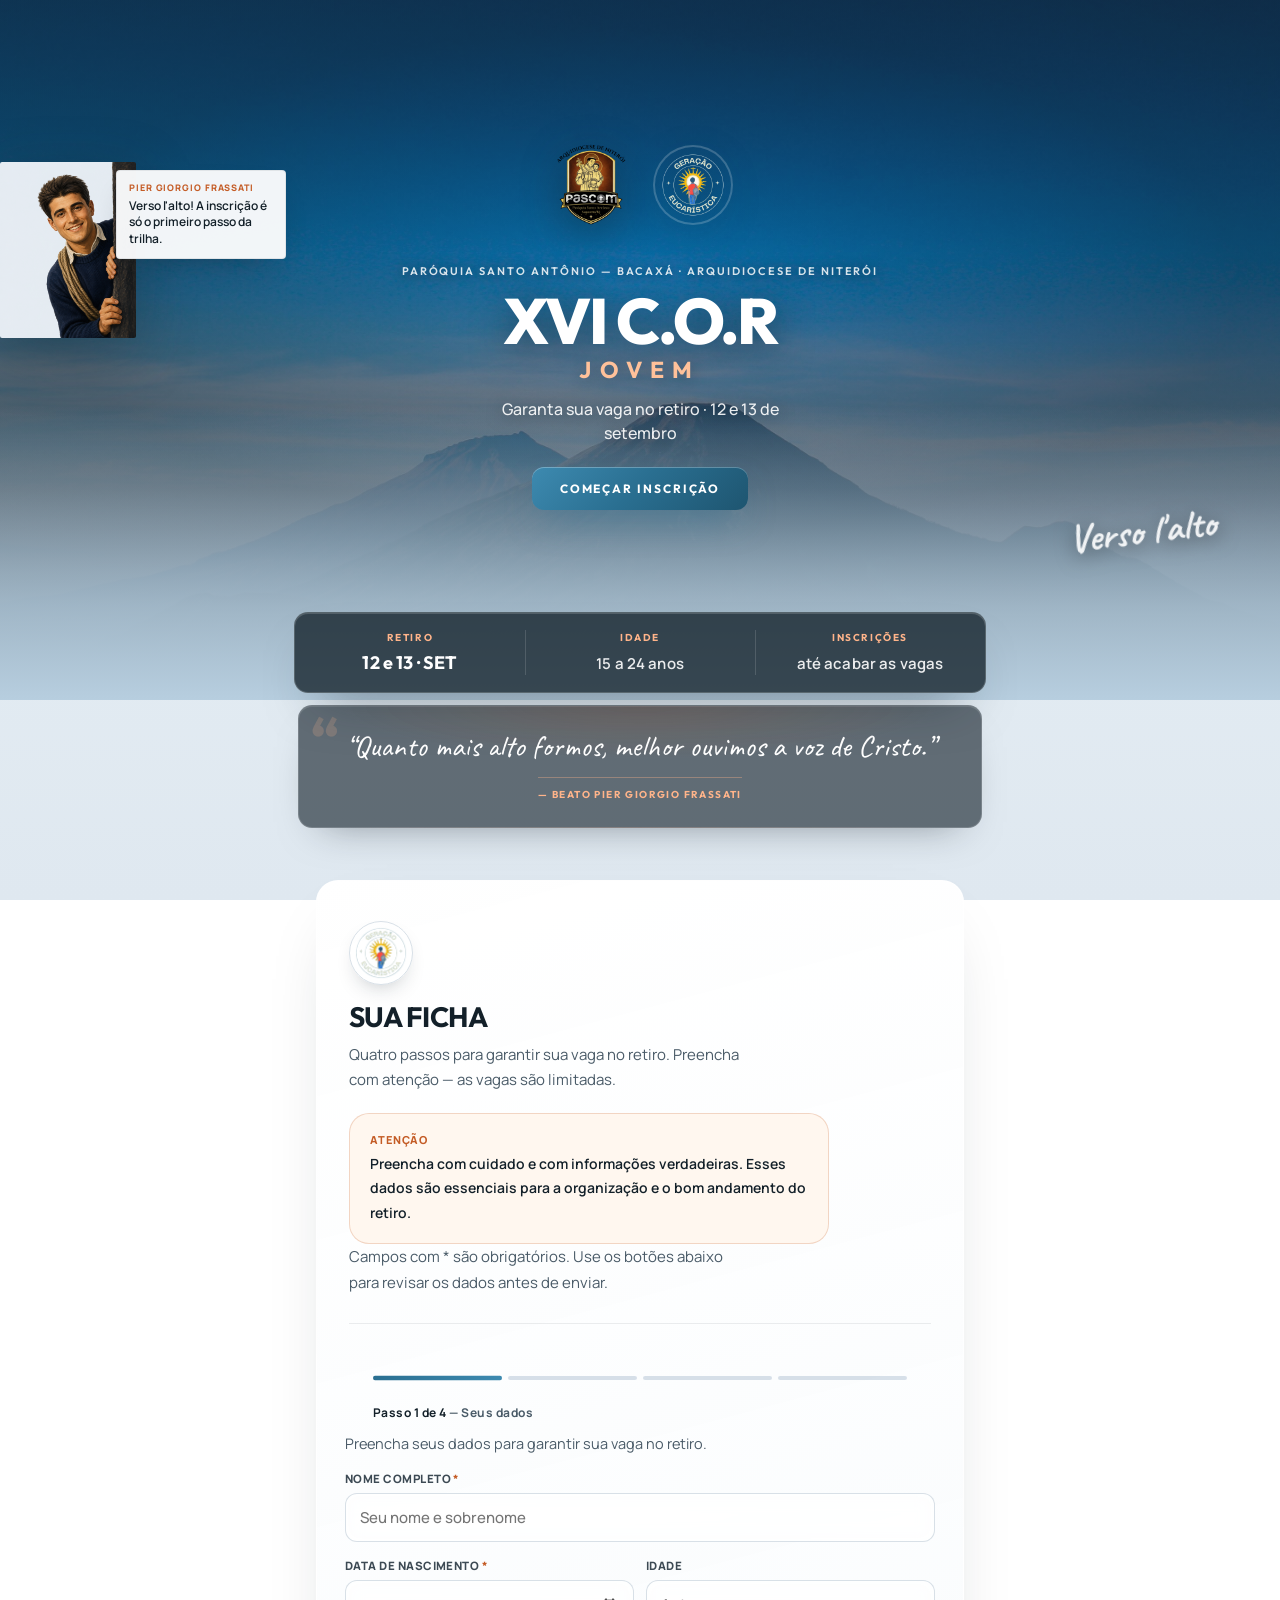
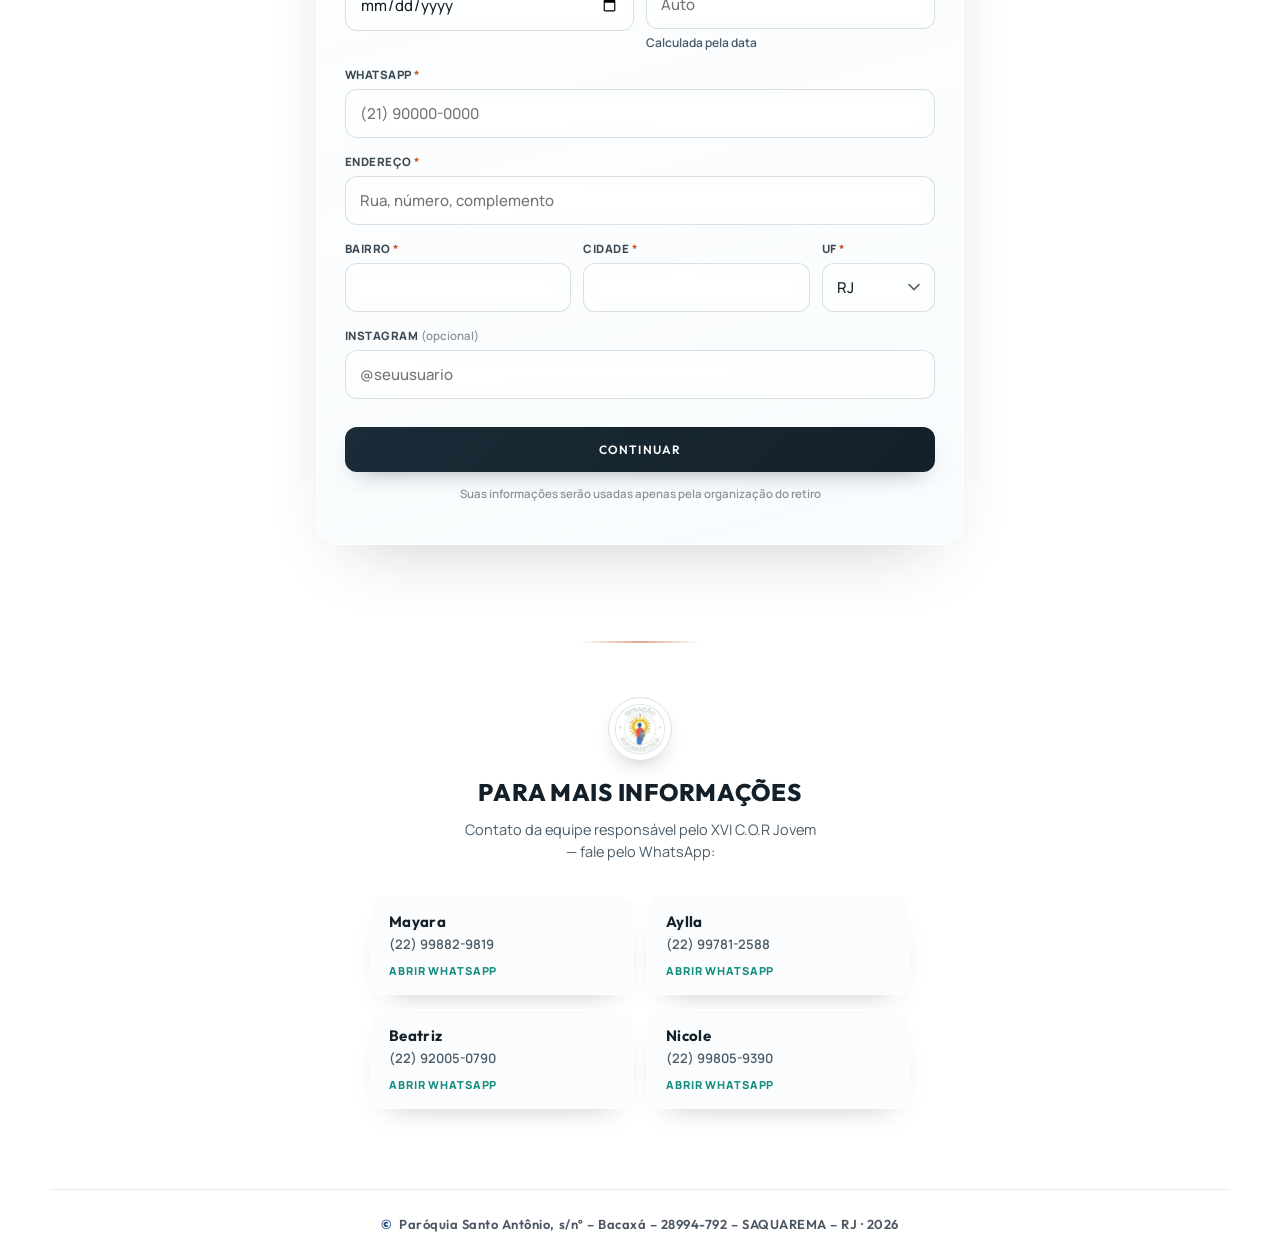
==== commit cff86674: "Add servo profile fields and cap cursista registrations at 50. Servos can share Instagram and prefer" ====
--- a/index.html
+++ b/index.html
@@ -409,9 +409,9 @@
     </div>
 
     <div class="closed" id="closedPanel" role="status">
-      <div class="badge" aria-hidden="true">70</div>
+      <div class="badge" aria-hidden="true" id="closedLimitBadge">50</div>
       <h2>Inscrições encerradas</h2>
-      <p>As <strong>70 vagas</strong> do XVI C.O.R Jovem já foram preenchidas.</p>
+      <p>As <strong><span id="closedLimitText">50</span> vagas</strong> do XVI C.O.R Jovem já foram preenchidas.</p>
       <p>Obrigado pelo interesse! Se surgir alguma vaga, a organização avisará pelos canais da paróquia.</p>
       <p class="spots">Limite atingido · Verso l'alto</p>
     </div>
@@ -839,7 +839,7 @@
     submitBtn.textContent = 'Enviando…';
 
     try{
-      const max = (window.COR_CONFIG && window.COR_CONFIG.maxInscricoes) || 70;
+      const max = (window.COR_CONFIG && window.COR_CONFIG.maxInscricoes) || 50;
       const count = await window.COR_API.countActive();
       if(count >= max){
         showClosed();
@@ -886,7 +886,16 @@
     }
   });
 
+  function syncClosedLimit(max){
+    const badge = document.getElementById('closedLimitBadge');
+    const text = document.getElementById('closedLimitText');
+    if(badge) badge.textContent = String(max);
+    if(text) text.textContent = String(max);
+  }
+
   function showClosed(){
+    const max = (window.COR_CONFIG && window.COR_CONFIG.maxInscricoes) || 50;
+    syncClosedLimit(max);
     form.style.display = 'none';
     const head = document.querySelector('.board-head');
     if(head) head.style.display = 'none';
@@ -904,7 +913,8 @@
   async function checkCapacity(){
     if(!window.COR_API || !window.COR_CONFIG) return;
     try{
-      const max = window.COR_CONFIG.maxInscricoes || 70;
+      const max = window.COR_CONFIG.maxInscricoes || 50;
+      syncClosedLimit(max);
       const count = await window.COR_API.countActive();
       const trail = document.getElementById('trailInsc');
       if(count >= max){
--- a/css/site.css
+++ b/css/site.css
@@ -383,6 +383,12 @@
   .trail-card > div{padding:16px 14px}
 }
 
+@media(max-width:520px){
+  .site-footer p{
+    font-size:12px;
+    line-height:1.5;
+  }
+}
 
 .saint-peeks{position:fixed;inset:0;pointer-events:none;z-index:8;overflow:hidden}
 .peek{position:absolute;width:148px;opacity:0;transition:opacity .4s var(--ease)}
@@ -453,25 +459,37 @@
   .peek-right .peek-bubble{right:4px}
 }
 
+@media(max-width:520px){
+  .saint-peeks{display:none}
+}
+
 
 .climb{
-  max-width:600px;
-  margin:44px auto 96px;
+  max-width:680px;
+  margin:48px auto 96px;
   padding:0 16px;
   position:relative;z-index:4;
   animation:rise .85s .15s var(--ease) both;
 }
 .board{
   background:
-    linear-gradient(165deg, rgba(255,255,255,.92) 0%, rgba(248,251,253,.82) 100%);
-  border:1px solid rgba(255,255,255,.78);
-  border-radius:16px;
-  box-shadow:var(--shadow-board);
-  backdrop-filter:blur(22px) saturate(1.3);
-  -webkit-backdrop-filter:blur(22px) saturate(1.3);
+    linear-gradient(165deg, rgba(255,255,255,.98) 0%, rgba(248,251,253,.94) 100%);
+  border:1px solid rgba(255,255,255,.85);
+  border-radius:22px;
+  box-shadow:0 28px 70px -36px rgba(19,32,41,.28);
+  backdrop-filter:blur(28px) saturate(1.2);
+  -webkit-backdrop-filter:blur(28px) saturate(1.2);
   overflow:hidden;
 }
-.board-head{padding:36px 28px 0}
+.board-head{
+  padding:40px 32px 28px;
+}
+.board-head::after{
+  content:'';
+  display:block;
+  margin-top:28px;
+  border-bottom:1px solid rgba(21,32,41,.08);
+}
 .board-mark{
   display:block;
   width:64px; height:64px;
@@ -494,18 +512,18 @@
   text-transform:uppercase;
 }
 .board-head p{
-  margin:0 0 6px;
+  margin:0 0 8px;
   color:var(--slate);
-  font-size:14.5px;
-  line-height:1.55;
-  max-width:40ch;
+  font-size:15px;
+  line-height:1.7;
+  max-width:45ch;
 }
 .form-notice{
-  margin:16px 0 0;
-  padding:12px 14px;
-  border-radius:var(--radius);
-  border:1.5px solid rgba(196,92,38,.28);
-  background:rgba(196,92,38,.09);
+  margin:20px 0 0;
+  padding:18px 20px;
+  border-radius:20px;
+  border:1px solid rgba(196,92,38,.22);
+  background:rgba(255,247,239,.95);
   max-width:48ch;
 }
 .form-notice strong{
@@ -520,8 +538,8 @@
 .form-notice p{
   margin:0;
   max-width:none;
-  font-size:13px;
-  line-height:1.5;
+  font-size:14px;
+  line-height:1.75;
   color:var(--ink);
   font-weight:600;
 }
@@ -869,23 +887,28 @@
 }
 
 .site-footer{
-  margin:8px auto 0;
-  padding:36px 20px max(40px, env(safe-area-inset-bottom));
+  margin:32px auto 0;
+  padding:24px 16px max(24px, env(safe-area-inset-bottom));
+  width:100%;
+  max-width:1180px;
+  box-sizing:border-box;
   text-align:center;
   border-top:1px solid rgba(212,221,229,.55);
-  background:linear-gradient(180deg, transparent, rgba(232,240,246,.75));
+  background:rgba(255,255,255,0.96);
 }
 .site-footer p{
   margin:0;
   font-family:'Outfit',sans-serif;
-  font-size:12px;
+  font-size:13px;
   font-weight:600;
   letter-spacing:.04em;
-  color:var(--slate);
-  line-height:1.5;
+  color:#4b5563;
+  line-height:1.6;
+  white-space: normal;
+  word-break: break-word;
 }
 .site-footer .footer-mark{
-  color:var(--copper);
+  color:#1f4f8a;
   font-weight:800;
   margin-right:4px;
 }
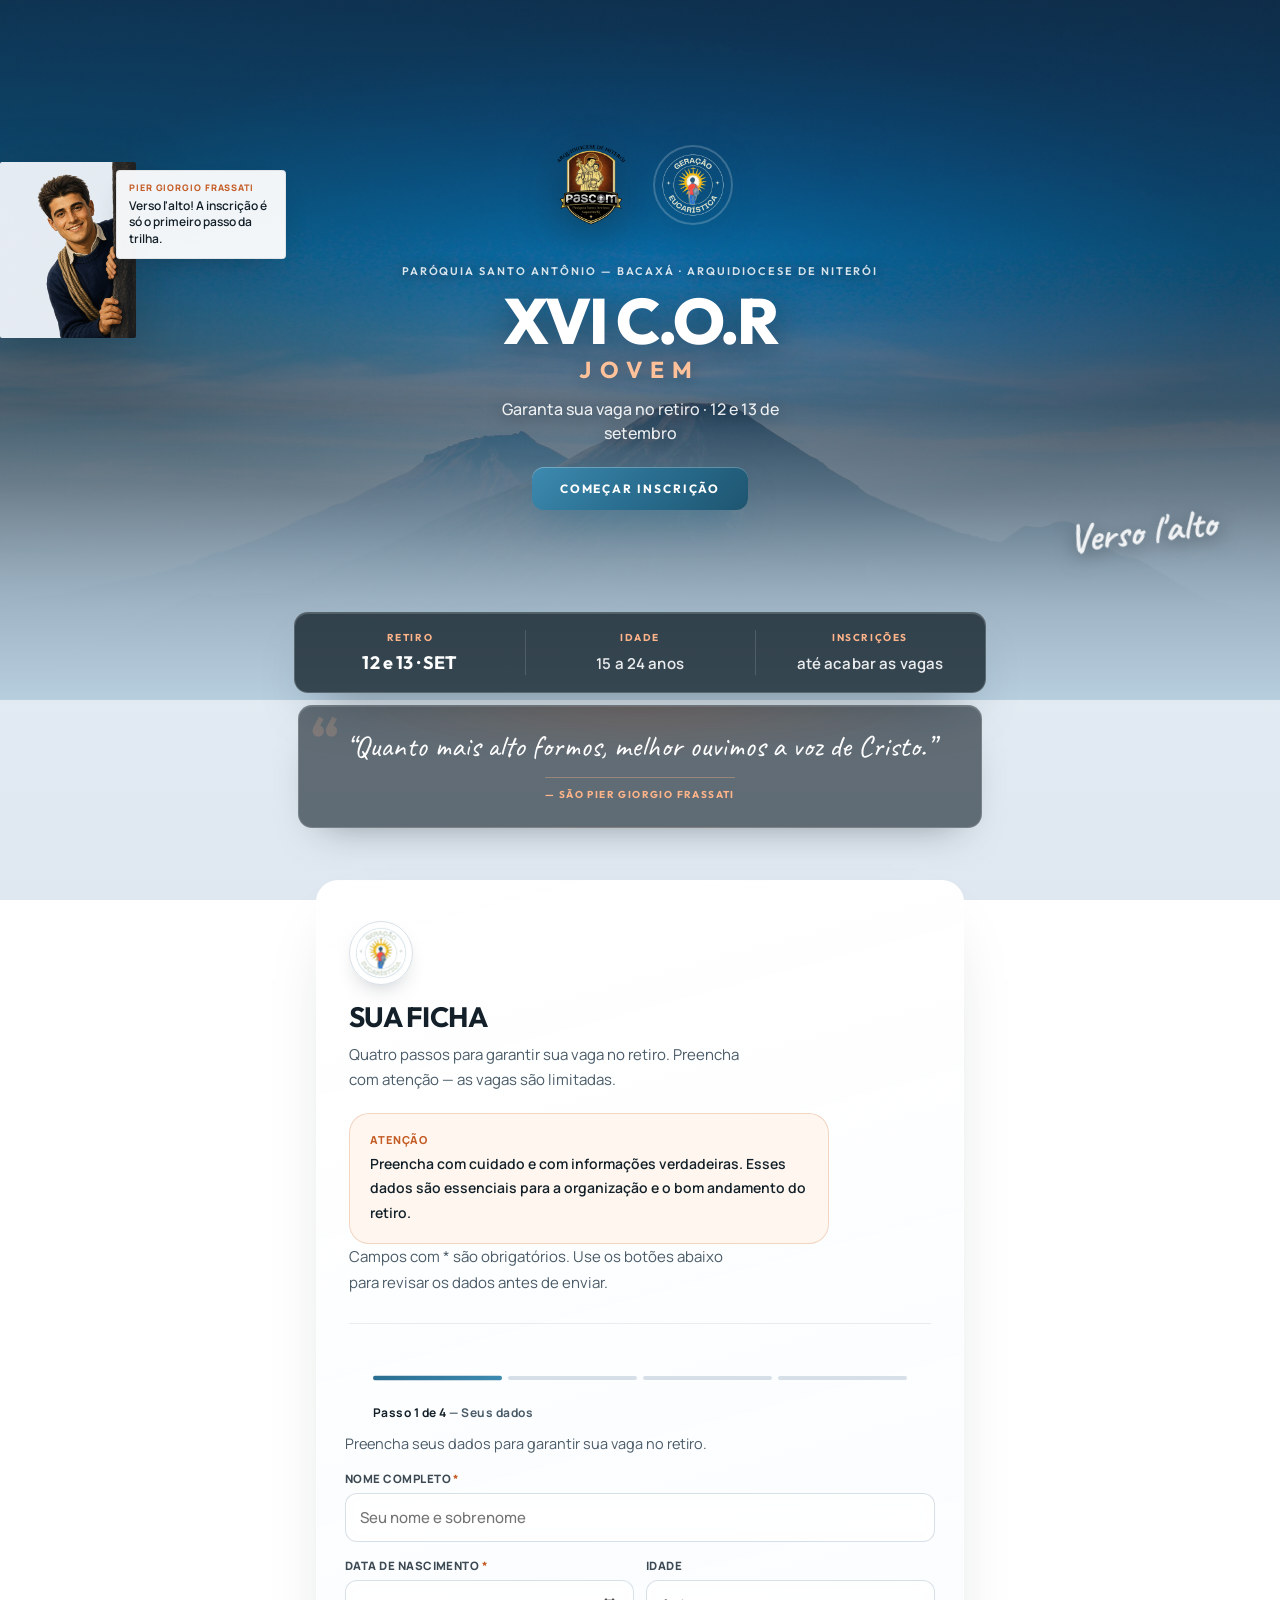
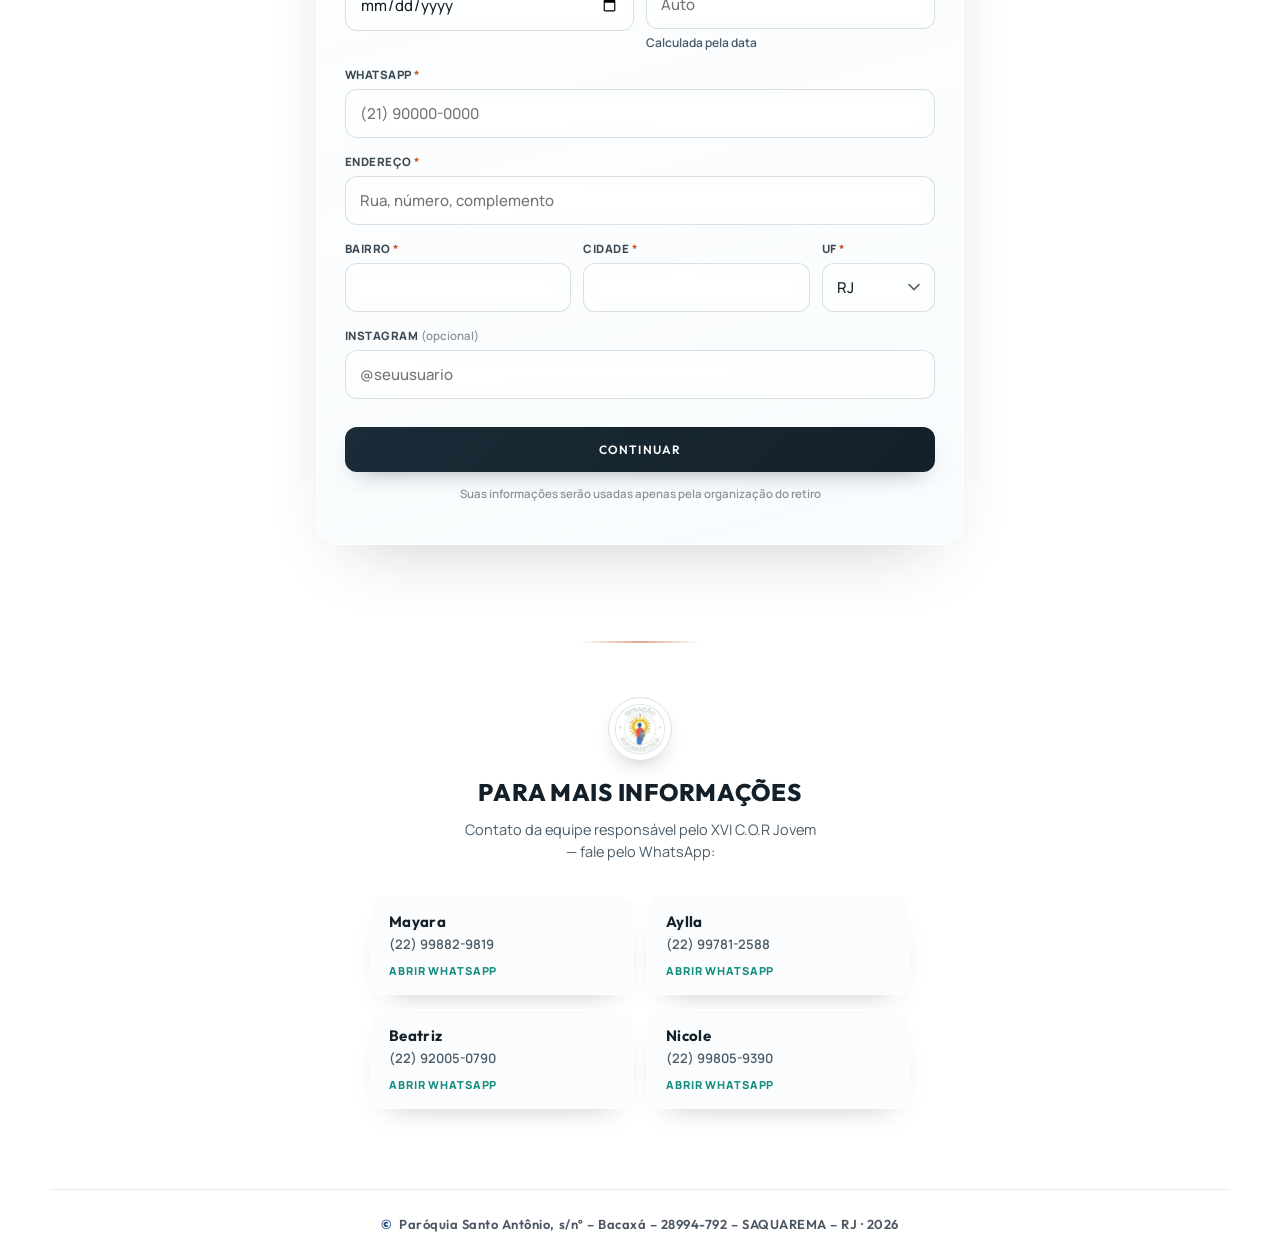
==== commit 82901918: "Rename servo team field and refresh Frassati attribution. Label the public servo form as Equipe de t" ====
--- a/index.html
+++ b/index.html
@@ -98,7 +98,7 @@
   <div class="quote-band" id="quoteBand">
     <blockquote>
       <p>“Quanto mais alto formos, melhor ouvimos a voz de Cristo.”</p>
-      <cite>— Beato Pier Giorgio Frassati</cite>
+      <cite>— São Pier Giorgio Frassati</cite>
     </blockquote>
   </div>
 </section>
--- a/css/site.css
+++ b/css/site.css
@@ -621,7 +621,6 @@
   background-repeat:no-repeat;background-position:right 14px center;
   padding-right:36px;
 }
-
 .row2{display:flex;gap:12px}
 .row2>*{flex:1;min-width:0}
 .row3{display:grid;grid-template-columns:1.4fr 1.4fr .7fr;gap:12px}
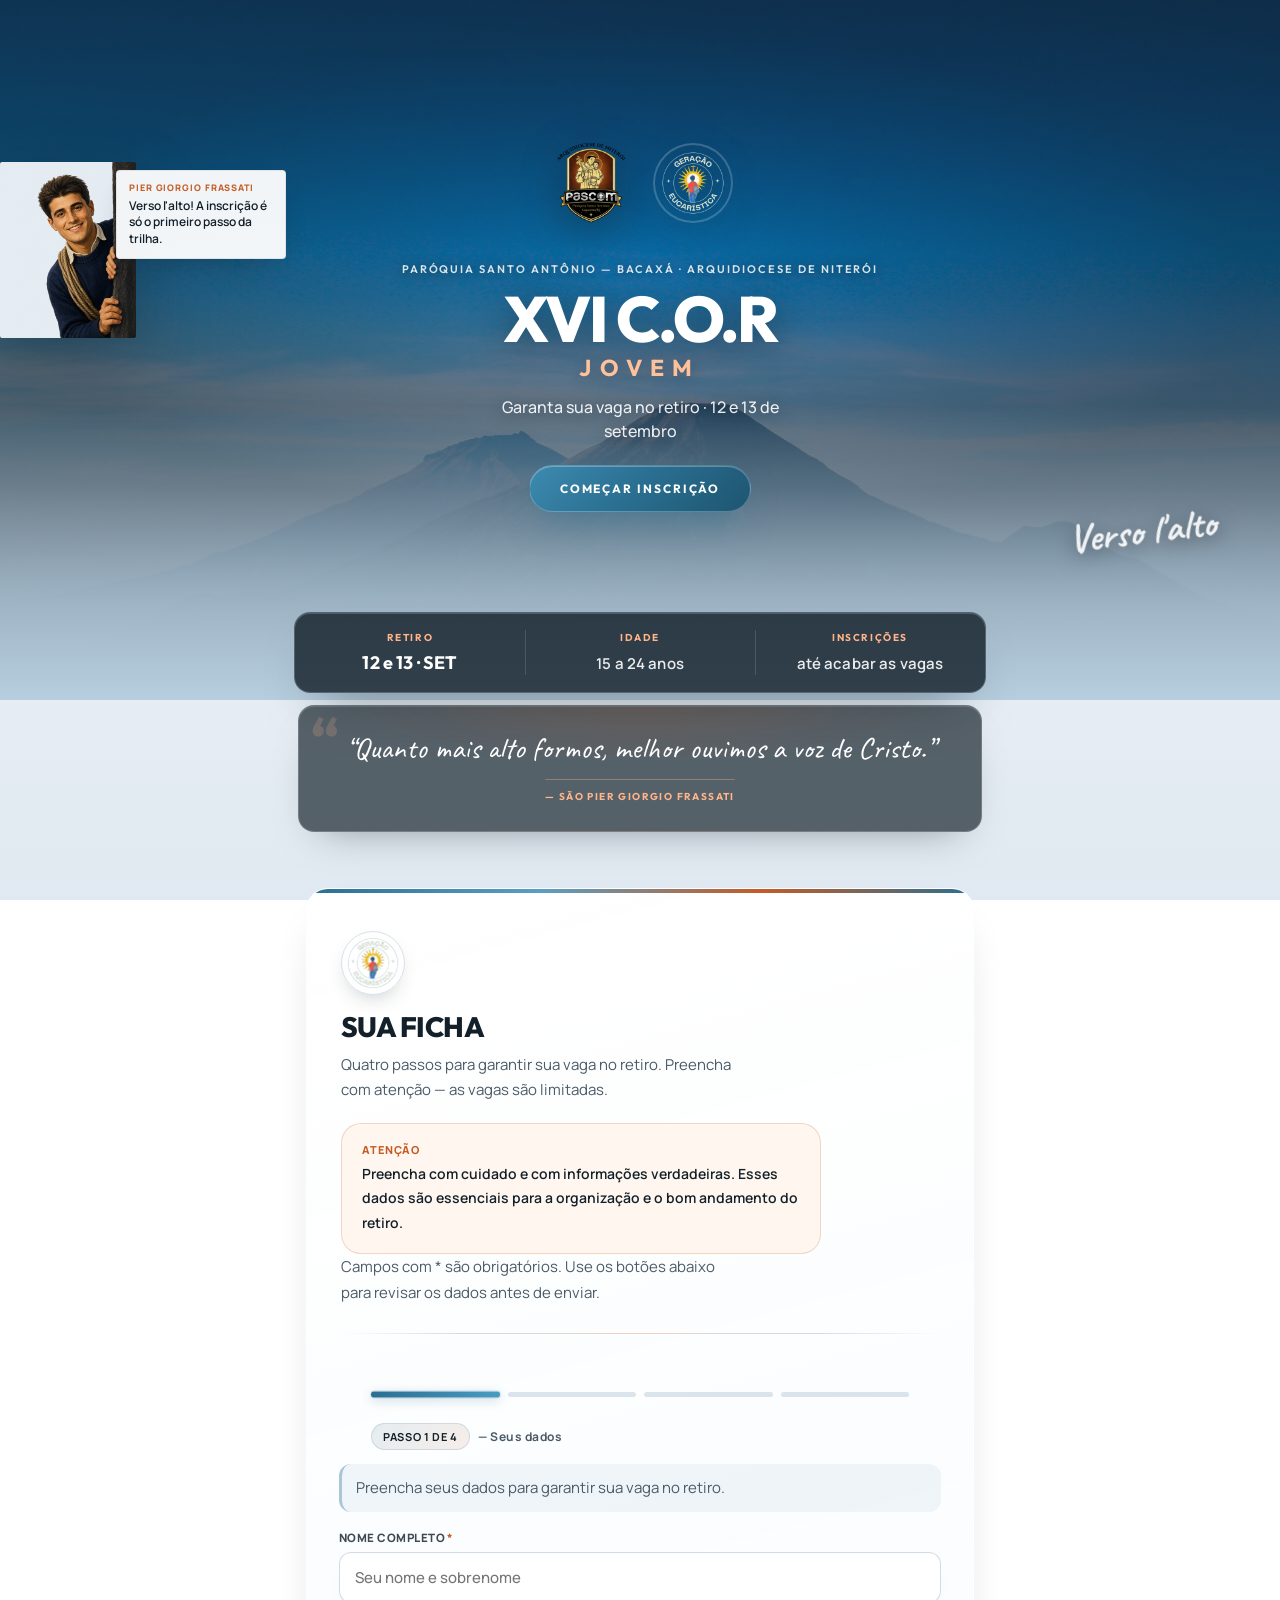
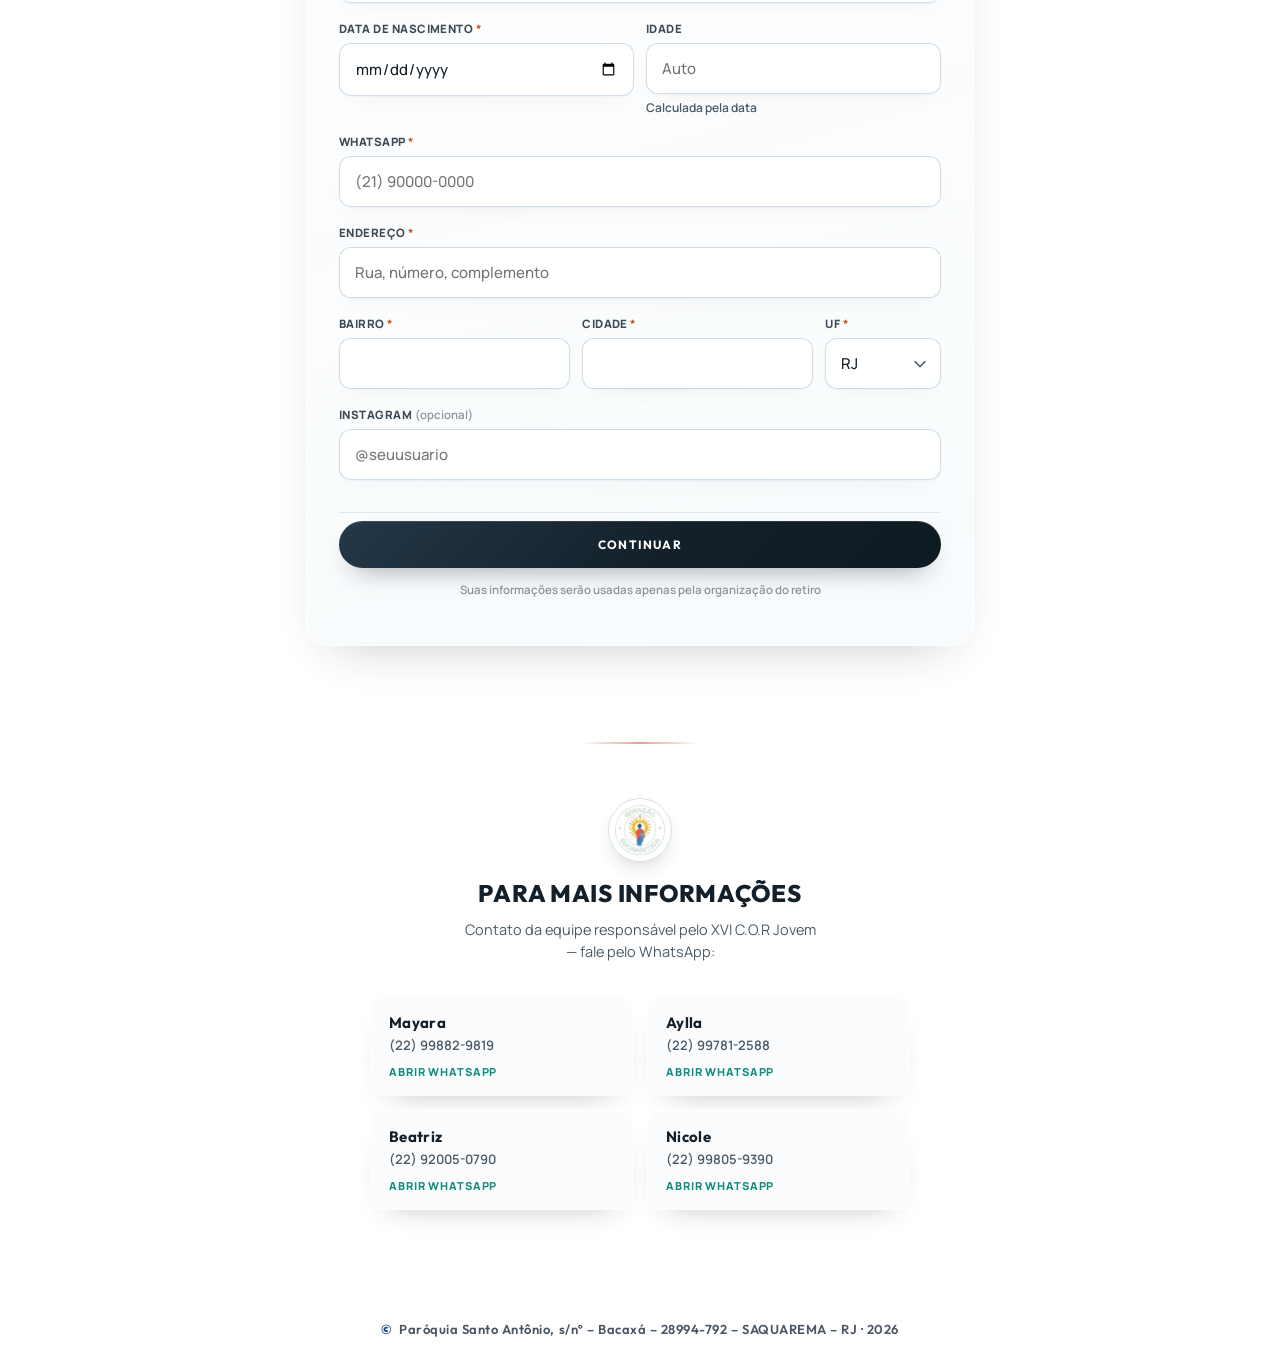
==== commit c85d1011: "Polish public site UI and show chosen role in servos list. Refresh form and hero styling on the publ" ====
--- a/index.html
+++ b/index.html
@@ -29,7 +29,7 @@
 <link rel="preconnect" href="https://fonts.gstatic.com" crossorigin>
 <link href="https://fonts.googleapis.com/css2?family=Caveat:wght@600;700&family=Manrope:wght@400;500;600;700;800&family=Outfit:wght@500;600;700;800&display=swap" rel="stylesheet">
 <link rel="icon" href="image/logos/geracao-eucaristica.png" type="image/png">
-<link rel="stylesheet" href="css/site.css?v=20260724-ghostfix">
+<link rel="stylesheet" href="css/site.css?v=20260731-design-preview">
 
 </head>
 <body>
--- a/css/site.css
+++ b/css/site.css
@@ -16,6 +16,10 @@
   --err-bg:#f7ebe8;
   --ease:cubic-bezier(.22,.72,.2,1);
   --radius:12px;
+  --radius-lg:16px;
+  --radius-xl:22px;
+  --shadow-soft:0 1px 2px rgba(19,32,41,.04), 0 8px 24px -12px rgba(19,32,41,.08);
+  --shadow-lift:0 20px 48px -28px rgba(19,32,41,.32);
   --shadow-board:0 28px 60px -36px rgba(19,32,41,.42), 0 1px 0 rgba(255,255,255,.75) inset;
 }
 
@@ -27,11 +31,13 @@
   color:var(--ink);
   min-height:100vh;
   background:
-    radial-gradient(ellipse 90% 45% at 85% 0%, rgba(196,92,38,.1) 0%, transparent 48%),
-    radial-gradient(ellipse 100% 55% at 12% -5%, #cfe0ed 0%, transparent 52%),
-    linear-gradient(180deg, #b7cedf 0%, var(--paper2) 32%, #e2ebf2 72%, #dfe8f0 100%);
+    radial-gradient(ellipse 70% 40% at 92% 2%, rgba(196,92,38,.08) 0%, transparent 50%),
+    radial-gradient(ellipse 90% 50% at 8% -2%, rgba(42,111,145,.12) 0%, transparent 52%),
+    linear-gradient(180deg, #c5d8e8 0%, var(--paper2) 28%, #e8eef4 70%, #e0e9f1 100%);
   background-attachment:fixed;
   overflow-x:hidden;
+  -webkit-font-smoothing:antialiased;
+  text-rendering:optimizeLegibility;
 }
 
 html{
@@ -204,9 +210,9 @@
   align-items:center;
   justify-content:center;
   margin-top:22px;
-  padding:14px 28px;
-  border:none;
-  border-radius:var(--radius);
+  padding:15px 30px;
+  border:1px solid rgba(255,255,255,.22);
+  border-radius:999px;
   background:linear-gradient(135deg, #3d8ab0 0%, var(--ice) 48%, #1e5570 100%);
   color:#fff;
   font-family:'Outfit',sans-serif;
@@ -215,16 +221,23 @@
   letter-spacing:.16em;
   text-transform:uppercase;
   text-decoration:none;
-  transition:transform .2s var(--ease), box-shadow .2s, filter .2s;
+  transition:transform .2s var(--ease), box-shadow .2s, filter .2s, border-color .2s;
   box-shadow:
     0 16px 36px -12px rgba(42,111,145,.65),
     inset 0 1px 0 rgba(255,255,255,.28);
   animation:rise 1s .3s var(--ease) both;
 }
 .hero-cta:hover{
-  transform:translateY(-2px);
+  transform:translateY(-3px);
   filter:brightness(1.06);
-  box-shadow:0 18px 36px -12px rgba(42,111,145,.7);
+  border-color:rgba(255,255,255,.35);
+  box-shadow:0 22px 40px -14px rgba(42,111,145,.72);
+}
+.hero-cta:focus-visible{
+  outline:none;
+  box-shadow:
+    0 0 0 3px rgba(255,255,255,.35),
+    0 18px 36px -12px rgba(42,111,145,.7);
 }
 .hero-cta:active{ transform:translateY(0) scale(.98); }
 .motto{
@@ -267,13 +280,13 @@
   display:grid;
   grid-template-columns:repeat(3,minmax(0,1fr));
   gap:0;
-  background:rgba(19,32,41,.78);
-  border:1px solid rgba(255,255,255,.18);
-  border-radius:14px;
+  background:rgba(19,32,41,.82);
+  border:1px solid rgba(255,255,255,.2);
+  border-radius:var(--radius-lg);
   overflow:hidden;
   box-shadow:
     0 26px 52px -26px rgba(21,32,41,.58),
-    inset 0 1px 0 rgba(255,255,255,.16);
+    inset 0 1px 0 rgba(255,255,255,.18);
   backdrop-filter:blur(22px) saturate(1.3);
   -webkit-backdrop-filter:blur(22px) saturate(1.3);
 }
@@ -327,19 +340,24 @@
 }
 .quote-band blockquote{
   margin:0;
-  padding:22px 20px 24px;
+  padding:24px 22px 26px;
   background:
-    radial-gradient(ellipse 80% 80% at 50% 0%, rgba(196,92,38,.16) 0%, transparent 55%),
-    rgba(19,32,41,.62);
-  border:1px solid rgba(255,255,255,.16);
-  border-radius:14px;
+    radial-gradient(ellipse 80% 80% at 50% 0%, rgba(196,92,38,.18) 0%, transparent 55%),
+    rgba(19,32,41,.68);
+  border:1px solid rgba(255,255,255,.18);
+  border-radius:var(--radius-lg);
   box-shadow:
     0 18px 40px -24px rgba(21,32,41,.5),
-    inset 0 1px 0 rgba(255,255,255,.12);
+    inset 0 1px 0 rgba(255,255,255,.14);
   backdrop-filter:blur(18px) saturate(1.15);
   -webkit-backdrop-filter:blur(18px) saturate(1.15);
   position:relative;
   overflow:hidden;
+  transition:transform .25s var(--ease), box-shadow .25s var(--ease);
+}
+.quote-band blockquote:hover{
+  transform:translateY(-2px);
+  box-shadow:0 22px 44px -22px rgba(21,32,41,.55);
 }
 .quote-band blockquote::before{
   content:"“";
@@ -465,30 +483,42 @@
 
 
 .climb{
-  max-width:680px;
-  margin:48px auto 96px;
+  max-width:700px;
+  margin:52px auto 96px;
   padding:0 16px;
   position:relative;z-index:4;
   animation:rise .85s .15s var(--ease) both;
 }
 .board{
+  position:relative;
   background:
-    linear-gradient(165deg, rgba(255,255,255,.98) 0%, rgba(248,251,253,.94) 100%);
-  border:1px solid rgba(255,255,255,.85);
-  border-radius:22px;
-  box-shadow:0 28px 70px -36px rgba(19,32,41,.28);
+    linear-gradient(165deg, rgba(255,255,255,.99) 0%, rgba(248,251,253,.96) 100%);
+  border:1px solid rgba(255,255,255,.9);
+  border-radius:var(--radius-xl);
+  box-shadow:var(--shadow-lift), inset 0 1px 0 rgba(255,255,255,.95);
   backdrop-filter:blur(28px) saturate(1.2);
   -webkit-backdrop-filter:blur(28px) saturate(1.2);
   overflow:hidden;
 }
+.board::before{
+  content:'';
+  position:absolute;
+  top:0; left:0; right:0;
+  height:4px;
+  background:linear-gradient(90deg, var(--ice) 0%, #5a9fc2 35%, var(--copper) 68%, var(--ice) 100%);
+  z-index:1;
+}
 .board-head{
-  padding:40px 32px 28px;
+  padding:42px 34px 30px;
+  position:relative;
 }
 .board-head::after{
   content:'';
   display:block;
   margin-top:28px;
-  border-bottom:1px solid rgba(21,32,41,.08);
+  height:1px;
+  border:none;
+  background:linear-gradient(90deg, transparent, rgba(42,111,145,.22) 20%, rgba(196,92,38,.28) 50%, rgba(42,111,145,.22) 80%, transparent);
 }
 .board-mark{
   display:block;
@@ -507,9 +537,10 @@
   margin:0 0 8px;
   font-family:'Outfit',sans-serif;
   font-size:clamp(22px,4vw,28px);
-  font-weight:700;
+  font-weight:800;
   letter-spacing:-.02em;
   text-transform:uppercase;
+  color:var(--ink);
 }
 .board-head p{
   margin:0 0 8px;
@@ -556,33 +587,54 @@
   word-break:break-all;
 }
 
-.progress{display:flex;gap:6px;padding:22px 28px 0}
+.progress{display:flex;gap:8px;padding:24px 32px 0}
 .progress span{
-  flex:1;height:4px;border-radius:999px;
-  background:rgba(208,219,229,.85);
-  transition:background .35s var(--ease), transform .25s var(--ease);
-}
-.progress span.done{background:var(--ink)}
+  flex:1;height:5px;border-radius:999px;
+  background:rgba(208,219,229,.75);
+  transition:background .35s var(--ease), transform .25s var(--ease), box-shadow .25s var(--ease);
+}
+.progress span.done{background:linear-gradient(90deg, #2a4a5c, var(--ink))}
 .progress span.current{
-  background:linear-gradient(90deg, var(--ice), #3d8ab0);
-  transform:scaleY(1.15);
+  background:linear-gradient(90deg, var(--ice), #4a9bc2);
+  transform:scaleY(1.2);
+  box-shadow:0 0 0 1px rgba(42,111,145,.12), 0 2px 10px rgba(42,111,145,.28);
 }
 
 .step-label{
-  padding:12px 28px 0;
+  padding:14px 32px 0;
   font-size:12px;font-weight:700;
   letter-spacing:.04em;
   color:var(--slate);
 }
-.step-label strong{color:var(--ink)}
-
-form{padding:2px 28px 32px}
+.step-label strong{
+  display:inline-block;
+  margin-right:6px;
+  padding:5px 11px;
+  border-radius:999px;
+  background:linear-gradient(135deg, rgba(42,111,145,.12), rgba(196,92,38,.1));
+  border:1px solid rgba(42,111,145,.16);
+  color:var(--ink);
+  font-size:11px;
+  letter-spacing:.06em;
+  text-transform:uppercase;
+}
+
+form{padding:4px 32px 36px}
 .step{display:none}
-.step.active{display:block;animation:stepIn .3s var(--ease)}
-@keyframes stepIn{from{opacity:0;transform:translateY(10px)}to{opacity:1;transform:none}}
-.section-lead{font-size:14.5px;color:var(--slate);margin:12px 0 4px;line-height:1.5}
-
-.field{margin-top:16px}
+.step.active{display:block;animation:stepIn .35s var(--ease)}
+@keyframes stepIn{from{opacity:0;transform:translateY(12px)}to{opacity:1;transform:none}}
+.section-lead{
+  font-size:15px;
+  color:var(--slate);
+  margin:14px 0 6px;
+  line-height:1.6;
+  padding:12px 14px;
+  border-radius:var(--radius);
+  background:rgba(42,111,145,.06);
+  border-left:3px solid rgba(42,111,145,.35);
+}
+
+.field{margin-top:18px}
 .field.tight{margin-top:10px}
 .lbl{
   display:block;font-size:11.5px;font-weight:800;
@@ -593,22 +645,28 @@
 .lbl .req{color:var(--copper)}
 
 .ctrl{
-  width:100%;padding:13px 14px;
+  width:100%;padding:14px 15px;
   border-radius:var(--radius);
-  border:1.5px solid rgba(212,221,229,.9);
+  border:1.5px solid rgba(208,219,229,.95);
   font:inherit;font-size:15px;font-weight:500;
-  background:rgba(255,255,255,.78);
+  background:rgba(255,255,255,.88);
   color:var(--ink);
-  transition:border-color .15s,box-shadow .15s,background .15s;
+  box-shadow:var(--shadow-soft);
+  transition:border-color .15s,box-shadow .15s,background .15s,transform .12s var(--ease);
   backdrop-filter:blur(8px);
   -webkit-backdrop-filter:blur(8px);
 }
-.ctrl:hover{border-color:#b4c0cb;background:rgba(255,255,255,.9)}
+.ctrl:hover{
+  border-color:#a8b8c4;
+  background:#fff;
+  transform:translateY(-1px);
+}
 .ctrl:focus{
   outline:none;
   border-color:var(--ice);
   background:#fff;
-  box-shadow:0 0 0 3px rgba(47,111,143,.16);
+  transform:none;
+  box-shadow:0 0 0 4px rgba(42,111,145,.14), var(--shadow-soft);
 }
 .ctrl.is-invalid{
   border-color:var(--err);
@@ -643,35 +701,53 @@
 .choice-group{display:flex;gap:10px;flex-wrap:wrap}
 .choice{
   flex:1;min-width:76px;text-align:center;
-  padding:12px;border-radius:var(--radius);
-  border:1.5px solid rgba(212,221,229,.85);
-  background:rgba(255,255,255,.65);
+  padding:13px 12px;border-radius:var(--radius);
+  border:1.5px solid rgba(208,219,229,.95);
+  background:rgba(255,255,255,.78);
   font-size:13.5px;font-weight:700;color:var(--slate);
-  cursor:pointer;transition:border-color .15s,background .15s,box-shadow .15s;
+  cursor:pointer;
+  transition:border-color .15s,background .15s,box-shadow .15s,transform .12s var(--ease);
   backdrop-filter:blur(8px);
   -webkit-backdrop-filter:blur(8px);
+  box-shadow:var(--shadow-soft);
 }
 .choice input{position:absolute;opacity:0;pointer-events:none}
+.choice:hover:not(.active){
+  border-color:rgba(42,111,145,.35);
+  background:#fff;
+  transform:translateY(-1px);
+}
 .choice.active{
-  border-color:rgba(196,92,38,.55);
-  background:rgba(196,92,38,.14);
+  border-color:rgba(196,92,38,.6);
+  background:linear-gradient(180deg, rgba(255,247,239,.95), rgba(196,92,38,.12));
   color:var(--ink);
-  box-shadow:inset 0 1px 0 rgba(255,255,255,.5);
+  box-shadow:inset 0 1px 0 rgba(255,255,255,.6), 0 0 0 1px rgba(196,92,38,.12);
 }
 
 .check-grid{display:flex;flex-wrap:wrap;gap:8px}
 .chk{
   display:flex;align-items:center;gap:8px;
-  padding:10px 12px;border-radius:var(--radius);
-  border:1.5px solid rgba(212,221,229,.85);
-  background:rgba(255,255,255,.65);
+  padding:11px 13px;border-radius:var(--radius);
+  border:1.5px solid rgba(208,219,229,.95);
+  background:rgba(255,255,255,.78);
   font-size:13px;font-weight:600;color:var(--slate);
   cursor:pointer;
+  transition:border-color .15s,background .15s,transform .12s var(--ease),box-shadow .15s;
   backdrop-filter:blur(8px);
   -webkit-backdrop-filter:blur(8px);
-}
-.chk input{accent-color:var(--copper);width:15px;height:15px}
-.chk.active{border-color:rgba(196,92,38,.55);background:rgba(196,92,38,.14);color:var(--ink)}
+  box-shadow:var(--shadow-soft);
+}
+.chk input{accent-color:var(--copper);width:16px;height:16px}
+.chk:hover:not(.active){
+  border-color:rgba(42,111,145,.35);
+  background:#fff;
+  transform:translateY(-1px);
+}
+.chk.active{
+  border-color:rgba(196,92,38,.6);
+  background:linear-gradient(180deg, rgba(255,247,239,.95), rgba(196,92,38,.12));
+  color:var(--ink);
+}
 
 .conditional{display:none;margin-top:10px}
 .conditional.show{display:block}
@@ -688,42 +764,58 @@
 .callout-title{margin:0 0 8px;font-size:12px;font-weight:800;color:var(--ice);letter-spacing:.04em;text-transform:uppercase}
 
 .consent{
-  background:rgba(238,243,247,.55);
-  border:1px solid rgba(255,255,255,.5);
-  border-radius:var(--radius);
-  padding:16px;
-  margin-top:8px;
+  background:linear-gradient(180deg, rgba(238,243,247,.75), rgba(255,255,255,.55));
+  border:1px solid rgba(208,219,229,.85);
+  border-radius:var(--radius-lg);
+  padding:18px;
+  margin-top:12px;
   backdrop-filter:blur(10px);
   -webkit-backdrop-filter:blur(10px);
+  box-shadow:var(--shadow-soft);
 }
 .consent p{margin:0 0 14px;font-size:12.5px;color:var(--slate);line-height:1.55}
 .consent-check{display:flex;gap:10px;align-items:flex-start;cursor:pointer}
 .consent-check input{margin-top:2px;width:17px;height:17px;accent-color:var(--ink);flex-shrink:0}
 .consent-check span{font-size:13px;font-weight:700;line-height:1.45}
 
-.nav{display:flex;gap:10px;margin-top:28px;flex-wrap:wrap}
+.nav{
+  display:flex;gap:12px;margin-top:32px;flex-wrap:wrap;
+  padding-top:8px;
+  border-top:1px solid rgba(208,219,229,.65);
+}
 .btn{
-  flex:1;padding:15px 16px;border:none;border-radius:var(--radius);
-  font-family:'Outfit',sans-serif;font-size:12px;font-weight:600;
+  flex:1;padding:16px 18px;border:none;border-radius:999px;
+  font-family:'Outfit',sans-serif;font-size:12px;font-weight:700;
   letter-spacing:.1em;text-transform:uppercase;
-  cursor:pointer;transition:transform .12s,background .15s,border-color .15s;
+  cursor:pointer;
+  transition:transform .12s,background .15s,border-color .15s,box-shadow .15s,filter .15s;
 }
 .btn:active{transform:scale(.98)}
 .btn:disabled{opacity:.55;cursor:default;transform:none}
 .btn-ghost{
-  flex:0 0 auto;min-width:100px;
-  background:transparent;color:var(--slate);
+  flex:0 0 auto;min-width:108px;
+  background:rgba(255,255,255,.7);
+  color:var(--slate);
   border:1.5px solid var(--mist);
-}
-.btn-ghost:hover{border-color:var(--slate);color:var(--ink)}
+  box-shadow:var(--shadow-soft);
+}
+.btn-ghost:hover{
+  border-color:var(--slate);
+  color:var(--ink);
+  background:#fff;
+}
 .btn-primary{
-  background:linear-gradient(135deg, #1a2c38 0%, var(--ink) 100%);
+  background:linear-gradient(135deg, #243848 0%, var(--ink) 55%, #0e1a22 100%);
   color:var(--snow);
-  box-shadow:0 10px 24px -14px rgba(19,32,41,.55);
+  box-shadow:0 12px 28px -14px rgba(19,32,41,.55), inset 0 1px 0 rgba(255,255,255,.12);
 }
 .btn-primary:hover{
-  background:linear-gradient(135deg, #243848 0%, #0e1a22 100%);
-  filter:brightness(1.03);
+  filter:brightness(1.05);
+  box-shadow:0 16px 32px -12px rgba(19,32,41,.6);
+}
+.btn-primary:focus-visible{
+  outline:none;
+  box-shadow:0 0 0 4px rgba(42,111,145,.2), 0 12px 28px -14px rgba(19,32,41,.55);
 }
 
 .privacy{text-align:center;font-size:11.5px;color:#8a949c;margin-top:14px;font-weight:600}
@@ -734,13 +826,28 @@
 }
 .banner-err.show{display:block}
 
-.success,.closed{display:none;padding:56px 28px 48px;text-align:center}
-.success.show,.closed.show{display:block;animation:stepIn .4s var(--ease)}
+.success,.closed{
+  display:none;
+  padding:56px 32px 52px;
+  text-align:center;
+  position:relative;
+}
+.success.show,.closed.show{display:block;animation:stepIn .45s var(--ease)}
+.success.show{
+  background:
+    radial-gradient(ellipse 80% 60% at 50% 0%, rgba(42,143,82,.08) 0%, transparent 55%),
+    radial-gradient(ellipse 60% 40% at 80% 20%, rgba(42,111,145,.06) 0%, transparent 50%);
+}
 .success .badge,.closed .badge{
-  width:72px;height:72px;border-radius:50%;margin:0 auto 20px;
+  width:76px;height:76px;border-radius:50%;margin:0 auto 22px;
   display:flex;align-items:center;justify-content:center;
 }
-.success .badge{background:rgba(42,143,82,.12);color:var(--ok);font-size:28px}
+.success .badge{
+  background:linear-gradient(180deg, rgba(42,143,82,.16), rgba(42,143,82,.08));
+  color:var(--ok);
+  font-size:30px;
+  box-shadow:0 0 0 10px rgba(42,143,82,.08), 0 12px 28px -12px rgba(42,143,82,.35);
+}
 .closed .badge{
   background:var(--copper-soft);color:var(--copper);
   font-family:'Outfit',sans-serif;font-size:18px;font-weight:700;
@@ -860,6 +967,8 @@
   form,.board-head{padding-left:20px;padding-right:20px}
   .progress,.step-label{padding-left:20px;padding-right:20px}
   .wa-list{grid-template-columns:1fr}
+  .section-lead{padding:10px 12px;font-size:14px}
+  .quote-band blockquote:hover{transform:none}
 }
 @media(prefers-reduced-motion:reduce){
   *,*::before,*::after{animation:none!important;transition:none!important}
@@ -887,13 +996,15 @@
 
 .site-footer{
   margin:32px auto 0;
-  padding:24px 16px max(24px, env(safe-area-inset-bottom));
+  padding:28px 16px max(28px, env(safe-area-inset-bottom));
   width:100%;
   max-width:1180px;
   box-sizing:border-box;
   text-align:center;
-  border-top:1px solid rgba(212,221,229,.55);
-  background:rgba(255,255,255,0.96);
+  border-top:1px solid rgba(255,255,255,.65);
+  background:rgba(255,255,255,.72);
+  backdrop-filter:blur(16px) saturate(1.1);
+  -webkit-backdrop-filter:blur(16px) saturate(1.1);
 }
 .site-footer p{
   margin:0;
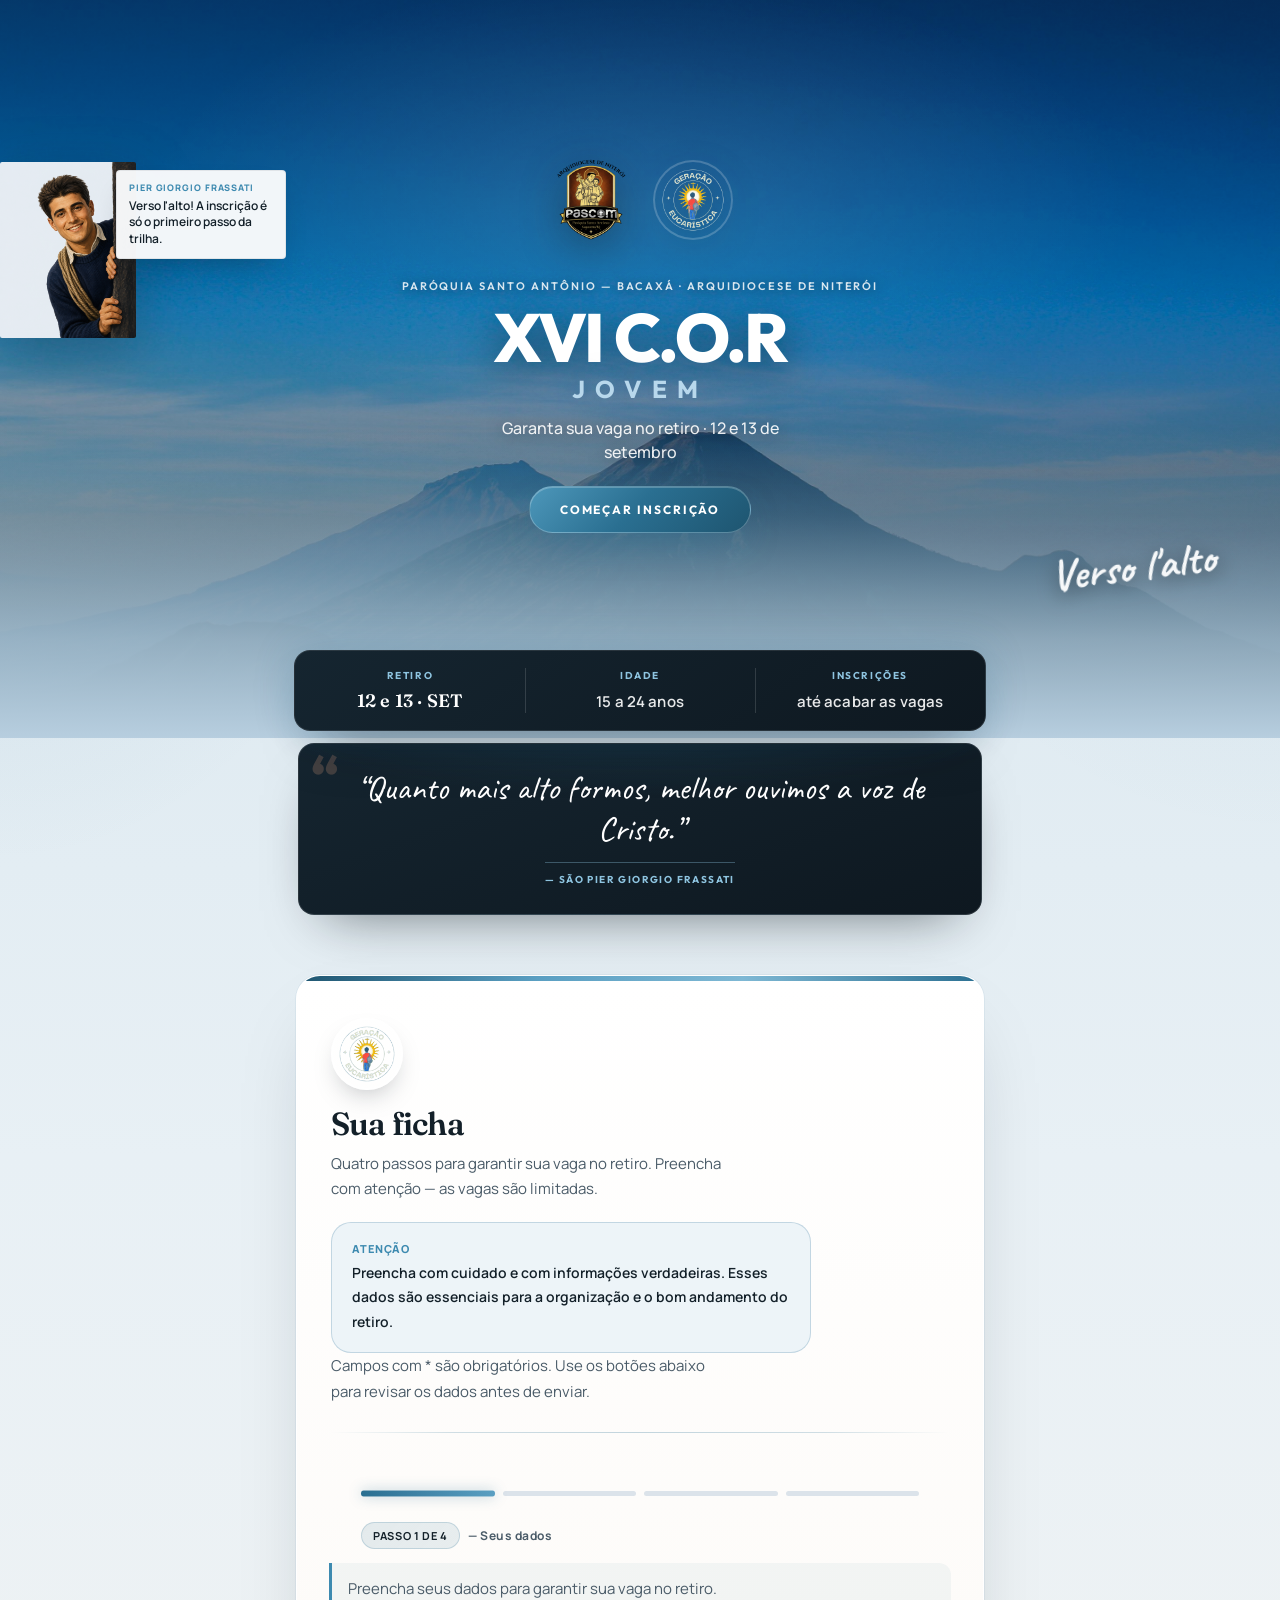
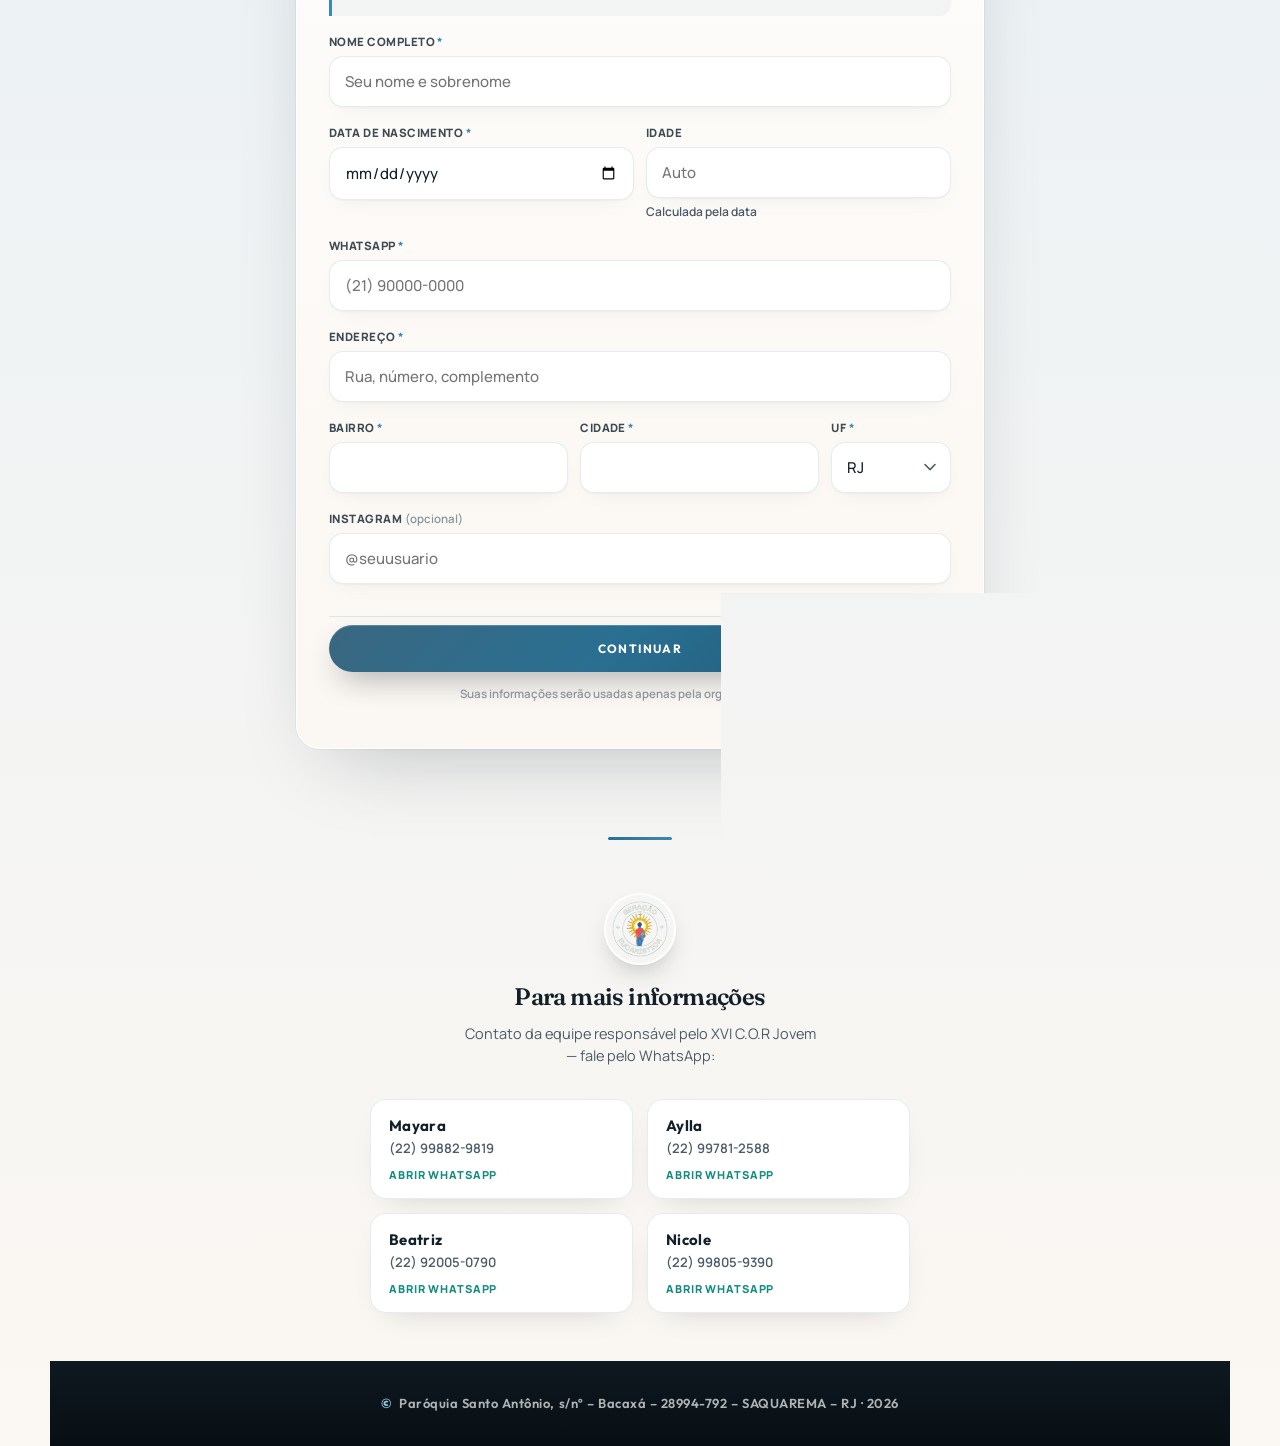
==== commit 9d17f88b: "Refresh public site theme with ice-blue palette and Fraunces typography. Remove orange accents from " ====
--- a/index.html
+++ b/index.html
@@ -5,7 +5,7 @@
 <meta name="viewport" content="width=device-width, initial-scale=1.0">
 <title>XVI C.O.R Jovem — Inscrição</title>
 <meta name="description" content="Inscreva-se no XVI C.O.R Jovem — Paróquia Santo Antônio, Bacaxá. Retiro nos dias 12 e 13 de setembro. Verso l'alto!">
-<meta name="theme-color" content="#2f6f8f">
+<meta name="theme-color" content="#0e1820">
 
 <meta property="og:type" content="website">
 <meta property="og:locale" content="pt_BR">
@@ -27,9 +27,9 @@
 
 <link rel="preconnect" href="https://fonts.googleapis.com">
 <link rel="preconnect" href="https://fonts.gstatic.com" crossorigin>
-<link href="https://fonts.googleapis.com/css2?family=Caveat:wght@600;700&family=Manrope:wght@400;500;600;700;800&family=Outfit:wght@500;600;700;800&display=swap" rel="stylesheet">
+<link href="https://fonts.googleapis.com/css2?family=Caveat:wght@600;700&family=Fraunces:opsz,wght@9..144,500;9..144,600;9..144,700&family=Manrope:wght@400;500;600;700;800&family=Outfit:wght@500;600;700;800&display=swap" rel="stylesheet">
 <link rel="icon" href="image/logos/geracao-eucaristica.png" type="image/png">
-<link rel="stylesheet" href="css/site.css?v=20260731-design-preview">
+<link rel="stylesheet" href="css/site.css?v=20260801-ice">
 
 </head>
 <body>
--- a/css/site.css
+++ b/css/site.css
@@ -5,10 +5,11 @@
   --mist:#d0dbe5;
   --paper:#f7fafc;
   --paper2:#e8f0f6;
-  --copper:#c45c26;
-  --copper-deep:#9a3f14;
-  --copper-soft:rgba(196,92,38,.14);
+  --copper:#3d8ab0;
+  --copper-deep:#1e5570;
+  --copper-soft:rgba(42,111,145,.14);
   --ice:#2a6f91;
+  --ice-strong:#1e5570;
   --sky:#b9d0e0;
   --snow:#fff;
   --ok:#2a8f52;
@@ -19,8 +20,10 @@
   --radius-lg:16px;
   --radius-xl:22px;
   --shadow-soft:0 1px 2px rgba(19,32,41,.04), 0 8px 24px -12px rgba(19,32,41,.08);
-  --shadow-lift:0 20px 48px -28px rgba(19,32,41,.32);
-  --shadow-board:0 28px 60px -36px rgba(19,32,41,.42), 0 1px 0 rgba(255,255,255,.75) inset;
+  --shadow-lift:0 24px 60px -28px rgba(19,32,41,.34);
+  --shadow-board:0 30px 70px -34px rgba(19,32,41,.42), 0 1px 0 rgba(255,255,255,.75) inset;
+  --glass:rgba(255,255,255,.72);
+  --glass-strong:rgba(255,255,255,.9);
 }
 
 *{box-sizing:border-box}
@@ -31,9 +34,9 @@
   color:var(--ink);
   min-height:100vh;
   background:
-    radial-gradient(ellipse 70% 40% at 92% 2%, rgba(196,92,38,.08) 0%, transparent 50%),
-    radial-gradient(ellipse 90% 50% at 8% -2%, rgba(42,111,145,.12) 0%, transparent 52%),
-    linear-gradient(180deg, #c5d8e8 0%, var(--paper2) 28%, #e8eef4 70%, #e0e9f1 100%);
+    radial-gradient(ellipse 72% 40% at 92% 2%, rgba(42,111,145,.16) 0%, transparent 50%),
+    radial-gradient(ellipse 90% 52% at 8% -2%, rgba(42,111,145,.16) 0%, transparent 54%),
+    linear-gradient(135deg, #dcecf3 0%, #edf4f8 32%, #f5f9fc 70%, #eef3f7 100%);
   background-attachment:fixed;
   overflow-x:hidden;
   -webkit-font-smoothing:antialiased;
@@ -73,8 +76,9 @@
   display:grid;
   place-items:center;
   overflow:hidden;
-  background:#b7cedf;
+  background:linear-gradient(135deg, #89b5c8 0%, #5a8fa8 48%, #21556f 100%);
   isolation:isolate;
+  box-shadow:inset 0 -90px 100px -60px rgba(8,18,24,.45);
 }
 .hero-photo{
   position:absolute; inset:0;
@@ -94,8 +98,9 @@
   content:"";
   position:absolute; inset:0; z-index:1;
   background:
-    radial-gradient(ellipse 65% 50% at 50% 40%, rgba(19,32,41,.12) 0%, rgba(19,32,41,.48) 72%),
-    linear-gradient(180deg, rgba(19,32,41,.5) 0%, rgba(19,32,41,.2) 36%, rgba(19,32,41,.28) 58%, rgba(183,206,223,.35) 82%, #b7cedf 100%);
+    radial-gradient(ellipse 70% 52% at 50% 36%, rgba(255,255,255,.16) 0%, rgba(255,255,255,0) 68%),
+    radial-gradient(ellipse 65% 50% at 50% 40%, rgba(19,32,41,.12) 0%, rgba(19,32,41,.46) 72%),
+    linear-gradient(180deg, rgba(19,32,41,.38) 0%, rgba(19,32,41,.16) 30%, rgba(20,33,43,.24) 58%, rgba(183,206,223,.35) 82%, #b7cedf 100%);
   pointer-events:none;
 }
 .hero::after{
@@ -113,7 +118,7 @@
 }
 .hero-inner{
   position:relative; z-index:3;
-  width:min(720px, 92vw);
+  width:min(760px, 92vw);
   text-align:center;
   padding: 40px 16px 108px;
   animation:rise 1s var(--ease) both;
@@ -211,9 +216,9 @@
   justify-content:center;
   margin-top:22px;
   padding:15px 30px;
-  border:1px solid rgba(255,255,255,.22);
+  border:1px solid rgba(255,255,255,.25);
   border-radius:999px;
-  background:linear-gradient(135deg, #3d8ab0 0%, var(--ice) 48%, #1e5570 100%);
+  background:linear-gradient(135deg, #4d97ba 0%, var(--ice) 48%, var(--ice-strong) 100%);
   color:#fff;
   font-family:'Outfit',sans-serif;
   font-size:12px;
@@ -223,8 +228,8 @@
   text-decoration:none;
   transition:transform .2s var(--ease), box-shadow .2s, filter .2s, border-color .2s;
   box-shadow:
-    0 16px 36px -12px rgba(42,111,145,.65),
-    inset 0 1px 0 rgba(255,255,255,.28);
+    0 16px 36px -12px rgba(42,111,145,.58),
+    inset 0 1px 0 rgba(255,255,255,.22);
   animation:rise 1s .3s var(--ease) both;
 }
 .hero-cta:hover{
@@ -280,15 +285,15 @@
   display:grid;
   grid-template-columns:repeat(3,minmax(0,1fr));
   gap:0;
-  background:rgba(19,32,41,.82);
-  border:1px solid rgba(255,255,255,.2);
+  background:linear-gradient(135deg, rgba(255,255,255,.16) 0%, rgba(255,255,255,.08) 100%);
+  border:1px solid rgba(255,255,255,.24);
   border-radius:var(--radius-lg);
   overflow:hidden;
   box-shadow:
-    0 26px 52px -26px rgba(21,32,41,.58),
-    inset 0 1px 0 rgba(255,255,255,.18);
-  backdrop-filter:blur(22px) saturate(1.3);
-  -webkit-backdrop-filter:blur(22px) saturate(1.3);
+    0 24px 48px -24px rgba(21,32,41,.44),
+    inset 0 1px 0 rgba(255,255,255,.2);
+  backdrop-filter:blur(24px) saturate(1.25);
+  -webkit-backdrop-filter:blur(24px) saturate(1.25);
 }
 .trail-card > div{
   padding:18px 12px;
@@ -342,12 +347,12 @@
   margin:0;
   padding:24px 22px 26px;
   background:
-    radial-gradient(ellipse 80% 80% at 50% 0%, rgba(196,92,38,.18) 0%, transparent 55%),
-    rgba(19,32,41,.68);
+    radial-gradient(ellipse 80% 80% at 50% 0%, rgba(42,111,145,.16) 0%, transparent 55%),
+    linear-gradient(135deg, rgba(19,32,41,.78) 0%, rgba(18,28,36,.9) 100%);
   border:1px solid rgba(255,255,255,.18);
   border-radius:var(--radius-lg);
   box-shadow:
-    0 18px 40px -24px rgba(21,32,41,.5),
+    0 20px 48px -24px rgba(21,32,41,.54),
     inset 0 1px 0 rgba(255,255,255,.14);
   backdrop-filter:blur(18px) saturate(1.15);
   -webkit-backdrop-filter:blur(18px) saturate(1.15);
@@ -492,10 +497,10 @@
 .board{
   position:relative;
   background:
-    linear-gradient(165deg, rgba(255,255,255,.99) 0%, rgba(248,251,253,.96) 100%);
-  border:1px solid rgba(255,255,255,.9);
+    linear-gradient(155deg, rgba(255,255,255,.99) 0%, rgba(245,250,253,.96) 100%);
+  border:1px solid rgba(255,255,255,.95);
   border-radius:var(--radius-xl);
-  box-shadow:var(--shadow-lift), inset 0 1px 0 rgba(255,255,255,.95);
+  box-shadow:var(--shadow-board);
   backdrop-filter:blur(28px) saturate(1.2);
   -webkit-backdrop-filter:blur(28px) saturate(1.2);
   overflow:hidden;
@@ -518,7 +523,7 @@
   margin-top:28px;
   height:1px;
   border:none;
-  background:linear-gradient(90deg, transparent, rgba(42,111,145,.22) 20%, rgba(196,92,38,.28) 50%, rgba(42,111,145,.22) 80%, transparent);
+  background:linear-gradient(90deg, transparent, rgba(42,111,145,.22) 20%, rgba(42,111,145,.28) 50%, rgba(42,111,145,.22) 80%, transparent);
 }
 .board-mark{
   display:block;
@@ -553,8 +558,8 @@
   margin:20px 0 0;
   padding:18px 20px;
   border-radius:20px;
-  border:1px solid rgba(196,92,38,.22);
-  background:rgba(255,247,239,.95);
+  border:1px solid rgba(42,111,145,.22);
+  background:rgba(237,244,248,.95);
   max-width:48ch;
 }
 .form-notice strong{
@@ -611,7 +616,7 @@
   margin-right:6px;
   padding:5px 11px;
   border-radius:999px;
-  background:linear-gradient(135deg, rgba(42,111,145,.12), rgba(196,92,38,.1));
+  background:linear-gradient(135deg, rgba(42,111,145,.12), rgba(42,111,145,.1));
   border:1px solid rgba(42,111,145,.16);
   color:var(--ink);
   font-size:11px;
@@ -649,7 +654,7 @@
   border-radius:var(--radius);
   border:1.5px solid rgba(208,219,229,.95);
   font:inherit;font-size:15px;font-weight:500;
-  background:rgba(255,255,255,.88);
+  background:rgba(255,255,255,.9);
   color:var(--ink);
   box-shadow:var(--shadow-soft);
   transition:border-color .15s,box-shadow .15s,background .15s,transform .12s var(--ease);
@@ -666,7 +671,7 @@
   border-color:var(--ice);
   background:#fff;
   transform:none;
-  box-shadow:0 0 0 4px rgba(42,111,145,.14), var(--shadow-soft);
+  box-shadow:0 0 0 4px rgba(42,111,145,.14), 0 10px 24px -14px rgba(42,111,145,.24);
 }
 .ctrl.is-invalid{
   border-color:var(--err);
@@ -718,10 +723,11 @@
   transform:translateY(-1px);
 }
 .choice.active{
-  border-color:rgba(196,92,38,.6);
-  background:linear-gradient(180deg, rgba(255,247,239,.95), rgba(196,92,38,.12));
+  border-color:rgba(42,111,145,.6);
+  background:linear-gradient(180deg, rgba(237,244,248,.95), rgba(42,111,145,.12));
   color:var(--ink);
-  box-shadow:inset 0 1px 0 rgba(255,255,255,.6), 0 0 0 1px rgba(196,92,38,.12);
+  box-shadow:inset 0 1px 0 rgba(255,255,255,.6), 0 0 0 1px rgba(42,111,145,.12);
+  transform:translateY(-1px);
 }
 
 .check-grid{display:flex;flex-wrap:wrap;gap:8px}
@@ -744,9 +750,10 @@
   transform:translateY(-1px);
 }
 .chk.active{
-  border-color:rgba(196,92,38,.6);
-  background:linear-gradient(180deg, rgba(255,247,239,.95), rgba(196,92,38,.12));
+  border-color:rgba(42,111,145,.6);
+  background:linear-gradient(180deg, rgba(237,244,248,.95), rgba(42,111,145,.12));
   color:var(--ink);
+  transform:translateY(-1px);
 }
 
 .conditional{display:none;margin-top:10px}
@@ -805,9 +812,9 @@
   background:#fff;
 }
 .btn-primary{
-  background:linear-gradient(135deg, #243848 0%, var(--ink) 55%, #0e1a22 100%);
+  background:linear-gradient(135deg, #3a6780 0%, var(--ice) 45%, var(--ice-strong) 100%);
   color:var(--snow);
-  box-shadow:0 12px 28px -14px rgba(19,32,41,.55), inset 0 1px 0 rgba(255,255,255,.12);
+  box-shadow:0 14px 32px -14px rgba(19,32,41,.55), inset 0 1px 0 rgba(255,255,255,.18);
 }
 .btn-primary:hover{
   filter:brightness(1.05);
@@ -885,7 +892,7 @@
   height:2px;
   transform:translateX(-50%);
   border-radius:999px;
-  background:linear-gradient(90deg, transparent, rgba(196,92,38,.55), transparent);
+  background:linear-gradient(90deg, transparent, rgba(42,111,145,.55), transparent);
 }
 .contato-equipe .contato-mark{
   margin:0 auto 16px;
@@ -1179,7 +1186,7 @@
   border-radius:14px;
   border:1px solid rgba(47,111,143,.22);
   background:
-    linear-gradient(145deg, rgba(47,111,143,.1), rgba(196,92,38,.06)),
+    linear-gradient(145deg, rgba(47,111,143,.1), rgba(42,111,145,.06)),
     #fff;
   text-align:center;
 }
@@ -1306,3 +1313,194 @@
 }
 .board-pay-note a{ font-weight:800; color:var(--ice); }
 
+/* ═══ Verso l'alto — visual refresh ═══ */
+:root{
+  --cream:#fbf7f2;
+  --night:#0e1820;
+  --night-soft:#152530;
+  --font-display:'Fraunces', Georgia, 'Times New Roman', serif;
+  --glow-ice:0 0 40px rgba(42,111,145,.22);
+}
+
+body{
+  background:
+    radial-gradient(ellipse 80% 50% at 100% 0%, rgba(42,111,145,.12) 0%, transparent 55%),
+    radial-gradient(ellipse 70% 45% at 0% 5%, rgba(42,111,145,.14) 0%, transparent 52%),
+    linear-gradient(180deg, #d4e4ed 0%, #e8f0f5 38%, var(--cream) 100%);
+}
+
+.hero{
+  min-height:min(82vh, 760px);
+  box-shadow:inset 0 -1px 0 rgba(255,255,255,.08);
+}
+.hero::before{
+  background:
+    radial-gradient(ellipse 55% 45% at 50% 28%, rgba(255,255,255,.12) 0%, transparent 70%),
+    linear-gradient(180deg, rgba(8,16,22,.55) 0%, rgba(8,16,22,.28) 42%, rgba(14,24,32,.38) 100%);
+}
+.hero-photo{
+  object-position:center 52%;
+  filter:saturate(1.08) contrast(1.04);
+}
+.brand{
+  font-size:clamp(38px, 8.5vw, 68px);
+  text-shadow:0 8px 40px rgba(0,0,0,.45);
+}
+.brand em{
+  color:#b8d8ec;
+  letter-spacing:.42em;
+  text-shadow:0 0 32px rgba(42,111,145,.35);
+}
+.motto{
+  font-size:clamp(28px, 5.5vw, 44px);
+  color:#fff;
+  opacity:.92;
+}
+
+.trail-card{
+  background:linear-gradient(145deg, var(--night-soft) 0%, var(--night) 100%);
+  border:1px solid rgba(255,255,255,.1);
+  box-shadow:0 28px 56px -28px rgba(8,16,22,.65), var(--glow-ice);
+}
+.trail-card .k{ color:#8ec4e0; }
+.trail-card .v{ font-family:var(--font-display); font-weight:600; }
+
+.quote-band blockquote{
+  background:
+    radial-gradient(ellipse 90% 70% at 50% -10%, rgba(42,111,145,.2) 0%, transparent 58%),
+    linear-gradient(160deg, var(--night-soft) 0%, var(--night) 100%);
+  border:1px solid rgba(255,255,255,.12);
+  box-shadow:0 24px 56px -28px rgba(8,16,22,.6);
+}
+.quote-band p{
+  font-size:clamp(24px, 5vw, 34px);
+  line-height:1.2;
+}
+.quote-band cite{ color:#8ec4e0; border-top-color:rgba(142,196,224,.35); }
+
+.climb{ max-width:720px; margin:56px auto 88px; }
+
+.board{
+  background:linear-gradient(180deg, #fff 0%, var(--cream) 100%);
+  border:1px solid rgba(255,255,255,.95);
+  border-radius:24px;
+  box-shadow:
+    0 32px 80px -36px rgba(14,24,32,.28),
+    0 0 0 1px rgba(42,111,145,.06);
+}
+.board::before{
+  height:5px;
+  background:linear-gradient(90deg, var(--ice-strong) 0%, #5a9fc2 35%, #7eb8d4 65%, var(--ice) 100%);
+}
+.board-head h2,
+.success h2,
+.closed h2,
+.contato-equipe h2,
+.pay-top h1{
+  font-family:var(--font-display);
+  font-weight:600;
+  letter-spacing:-.025em;
+  text-transform:none;
+}
+.board-head h2{ font-size:clamp(1.65rem, 4vw, 2rem); }
+.board-mark{
+  width:72px; height:72px;
+  border:2px solid rgba(255,255,255,.9);
+  box-shadow:0 12px 28px -12px rgba(14,24,32,.35);
+}
+
+.section-lead{
+  background:rgba(42,111,145,.05);
+  border-left:3px solid var(--copper);
+  border-radius:0 var(--radius) var(--radius) 0;
+  padding:14px 16px;
+  font-size:15px;
+  line-height:1.65;
+}
+
+.progress span.current{
+  background:linear-gradient(90deg, var(--ice), #5a9fc2);
+  box-shadow:0 0 12px rgba(42,111,145,.35);
+}
+.step-label strong{
+  background:linear-gradient(135deg, rgba(42,111,145,.12), rgba(42,111,145,.1));
+  border-color:rgba(42,111,145,.2);
+}
+
+.ctrl{
+  border-radius:14px;
+  border-color:rgba(42,111,145,.12);
+  background:#fff;
+}
+.ctrl:focus{
+  border-color:var(--copper);
+  box-shadow:0 0 0 4px rgba(42,111,145,.12);
+}
+
+.choice.active,
+.chk.active{
+  border-color:var(--copper);
+  background:linear-gradient(180deg, #f0f7fb, rgba(42,111,145,.1));
+  box-shadow:0 0 0 1px rgba(42,111,145,.15);
+}
+
+.btn-primary{
+  background:linear-gradient(135deg, #3a6780 0%, var(--ice) 45%, var(--ice-strong) 100%);
+  box-shadow:0 14px 32px -12px rgba(19,32,41,.45), inset 0 1px 0 rgba(255,255,255,.2);
+}
+.btn-primary:hover{
+  filter:brightness(1.06);
+  box-shadow:0 18px 36px -10px rgba(19,32,41,.5);
+}
+
+.success.show{
+  background:
+    radial-gradient(ellipse 70% 55% at 50% 0%, rgba(42,143,82,.1) 0%, transparent 55%),
+    radial-gradient(ellipse 50% 40% at 80% 20%, rgba(42,111,145,.06) 0%, transparent 50%);
+}
+.success h2{ color:var(--night); }
+
+.contato-equipe::before{
+  width:64px;
+  height:3px;
+  background:linear-gradient(90deg, var(--ice), var(--copper));
+  border-radius:999px;
+}
+.wa-list a{
+  background:#fff;
+  border:1px solid rgba(42,111,145,.12);
+  border-radius:16px;
+  box-shadow:0 12px 32px -20px rgba(14,24,32,.25);
+}
+.wa-list a:hover{
+  border-color:rgba(37,211,102,.45);
+  background:#f6fdf9;
+  transform:translateY(-2px);
+}
+
+.site-footer{
+  margin-top:0;
+  padding:32px 16px max(32px, env(safe-area-inset-bottom));
+  background:linear-gradient(180deg, var(--night) 0%, #080f14 100%);
+  border-top:none;
+}
+.site-footer p{ color:rgba(255,255,255,.68); }
+.site-footer .footer-mark{ color:#8ec4e0; }
+
+.pay-page{
+  background:
+    radial-gradient(ellipse 70% 40% at 50% 0%, rgba(42,111,145,.12) 0%, transparent 55%),
+    linear-gradient(180deg, #dceaf2 0%, var(--cream) 100%);
+}
+.pay-top h1{ font-family:var(--font-display); font-weight:600; }
+.pay-card{
+  border-radius:20px;
+  border:1px solid rgba(255,255,255,.8);
+  box-shadow:0 20px 48px -28px rgba(14,24,32,.22);
+}
+.pay-kicker{ color:var(--copper); }
+
+@media(max-width:520px){
+  .board{ border-radius:20px; }
+  .brand{ font-size:clamp(34px, 10vw, 48px); }
+}
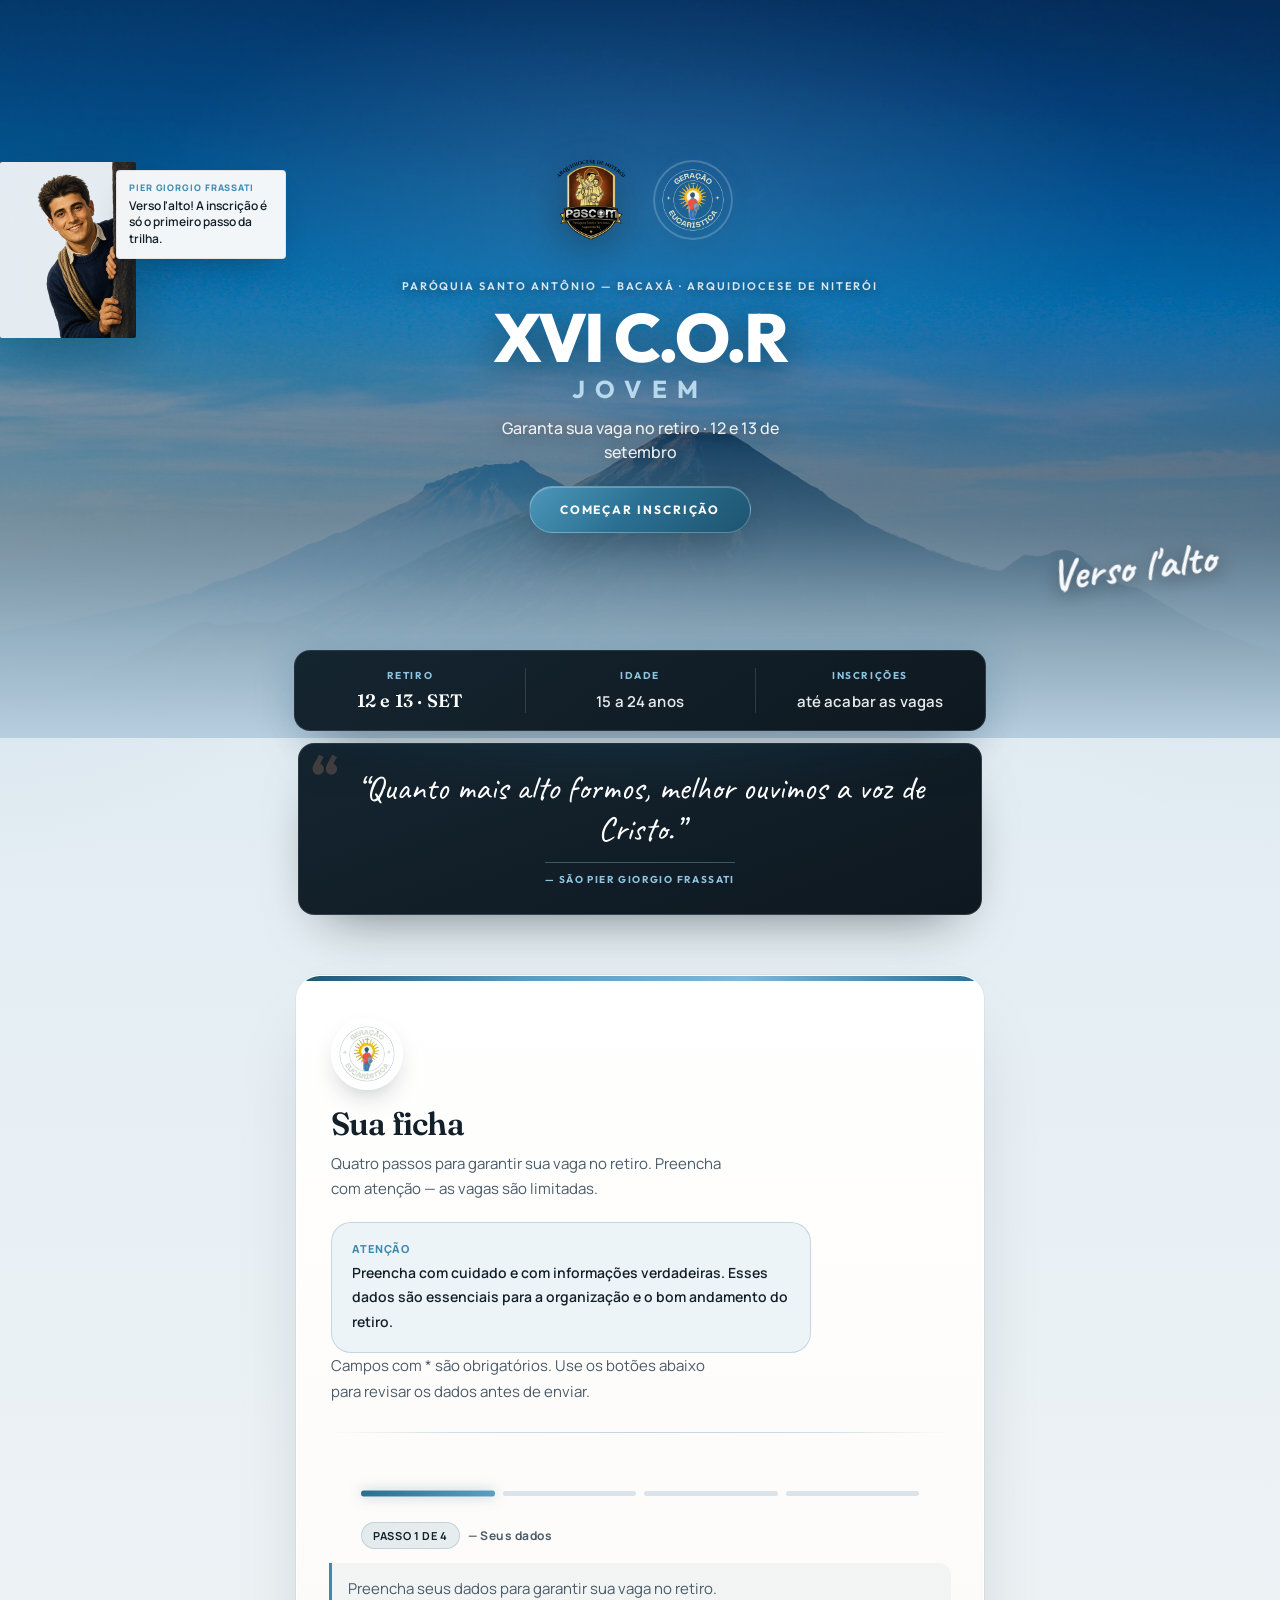
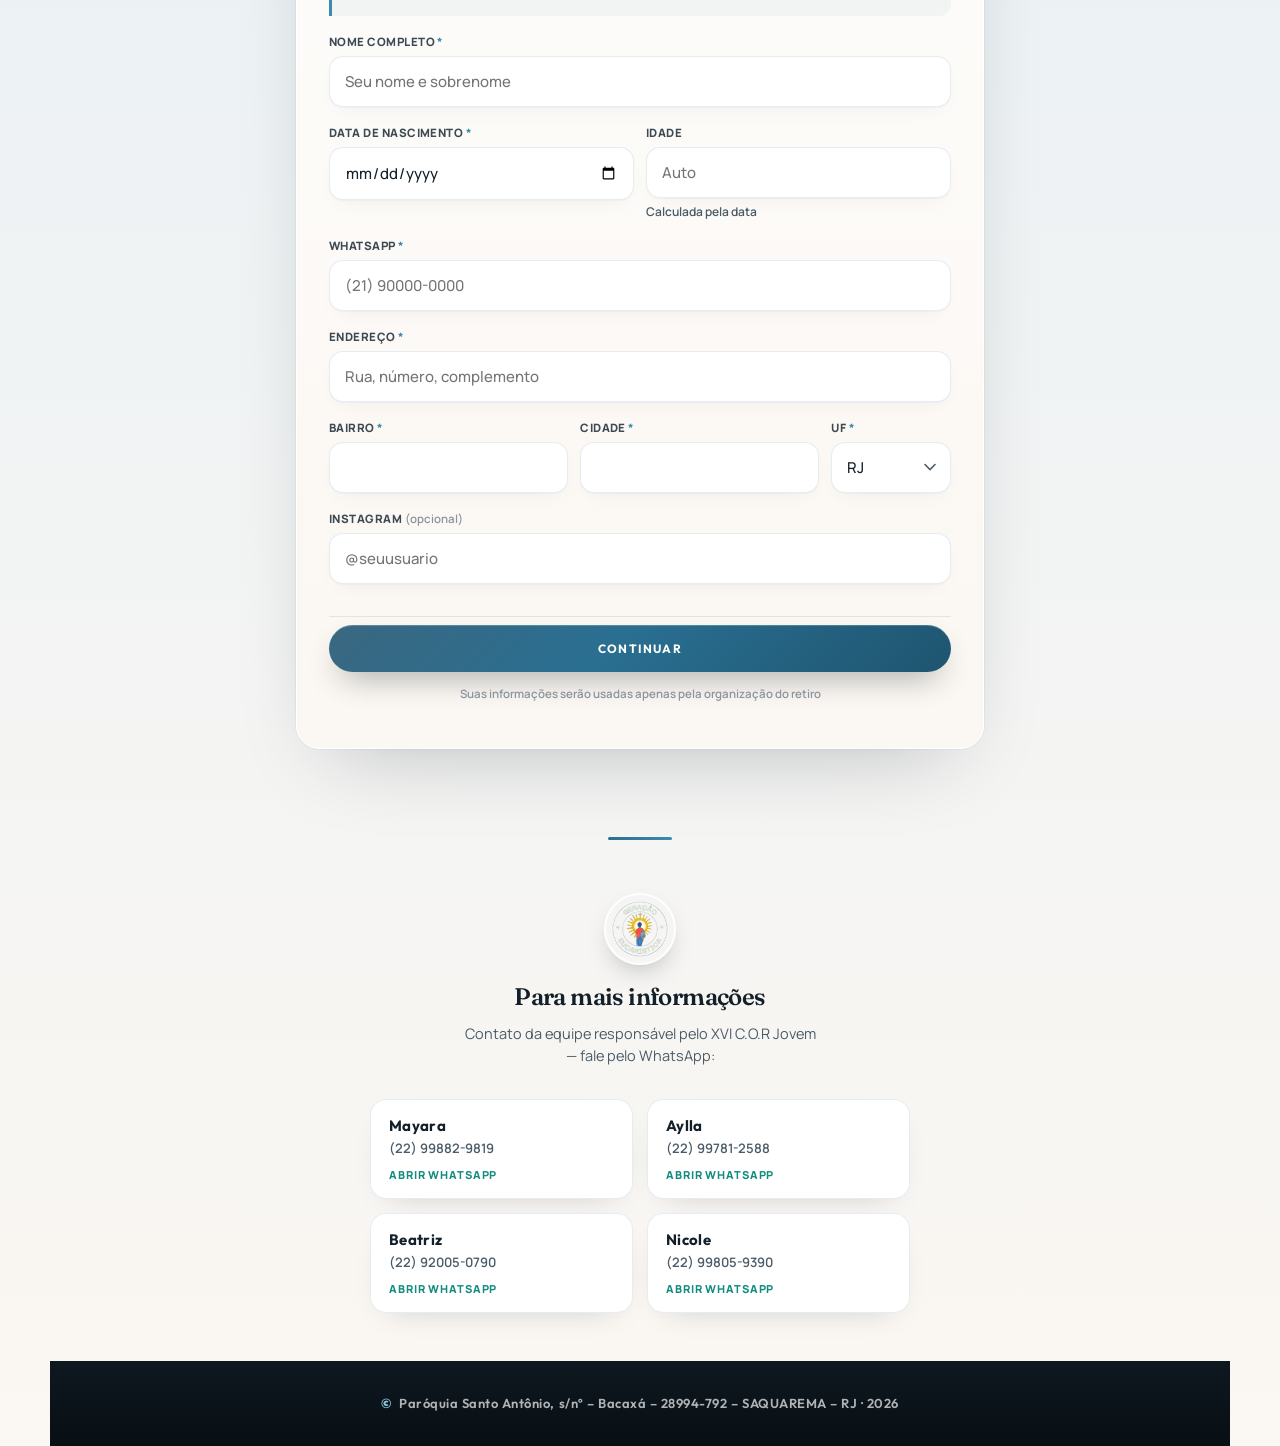
==== commit 00cb537b: "Polish dashboard and public site with cohesive ice-blue theme. Remove orange accents from the panel," ====
--- a/index.html
+++ b/index.html
@@ -29,7 +29,7 @@
 <link rel="preconnect" href="https://fonts.gstatic.com" crossorigin>
 <link href="https://fonts.googleapis.com/css2?family=Caveat:wght@600;700&family=Fraunces:opsz,wght@9..144,500;9..144,600;9..144,700&family=Manrope:wght@400;500;600;700;800&family=Outfit:wght@500;600;700;800&display=swap" rel="stylesheet">
 <link rel="icon" href="image/logos/geracao-eucaristica.png" type="image/png">
-<link rel="stylesheet" href="css/site.css?v=20260801-ice">
+<link rel="stylesheet" href="css/site.css?v=20260803-polish">
 
 </head>
 <body>
--- a/css/site.css
+++ b/css/site.css
@@ -1504,3 +1504,23 @@
   .board{ border-radius:20px; }
   .brand{ font-size:clamp(34px, 10vw, 48px); }
 }
+
+/* Site polish */
+.hero-cta{
+  box-shadow:0 16px 40px -12px rgba(14,24,32,.45), inset 0 1px 0 rgba(255,255,255,.25);
+  transition:transform .15s var(--ease), box-shadow .15s var(--ease), filter .15s;
+}
+.hero-cta:hover{
+  transform:translateY(-2px);
+  filter:brightness(1.05);
+  box-shadow:0 20px 44px -10px rgba(14,24,32,.5), inset 0 1px 0 rgba(255,255,255,.28);
+}
+.board-head .board-mark{
+  transition:transform .2s var(--ease);
+}
+.board:hover .board-head .board-mark{
+  transform:scale(1.03);
+}
+.site-footer{
+  letter-spacing:.02em;
+}
